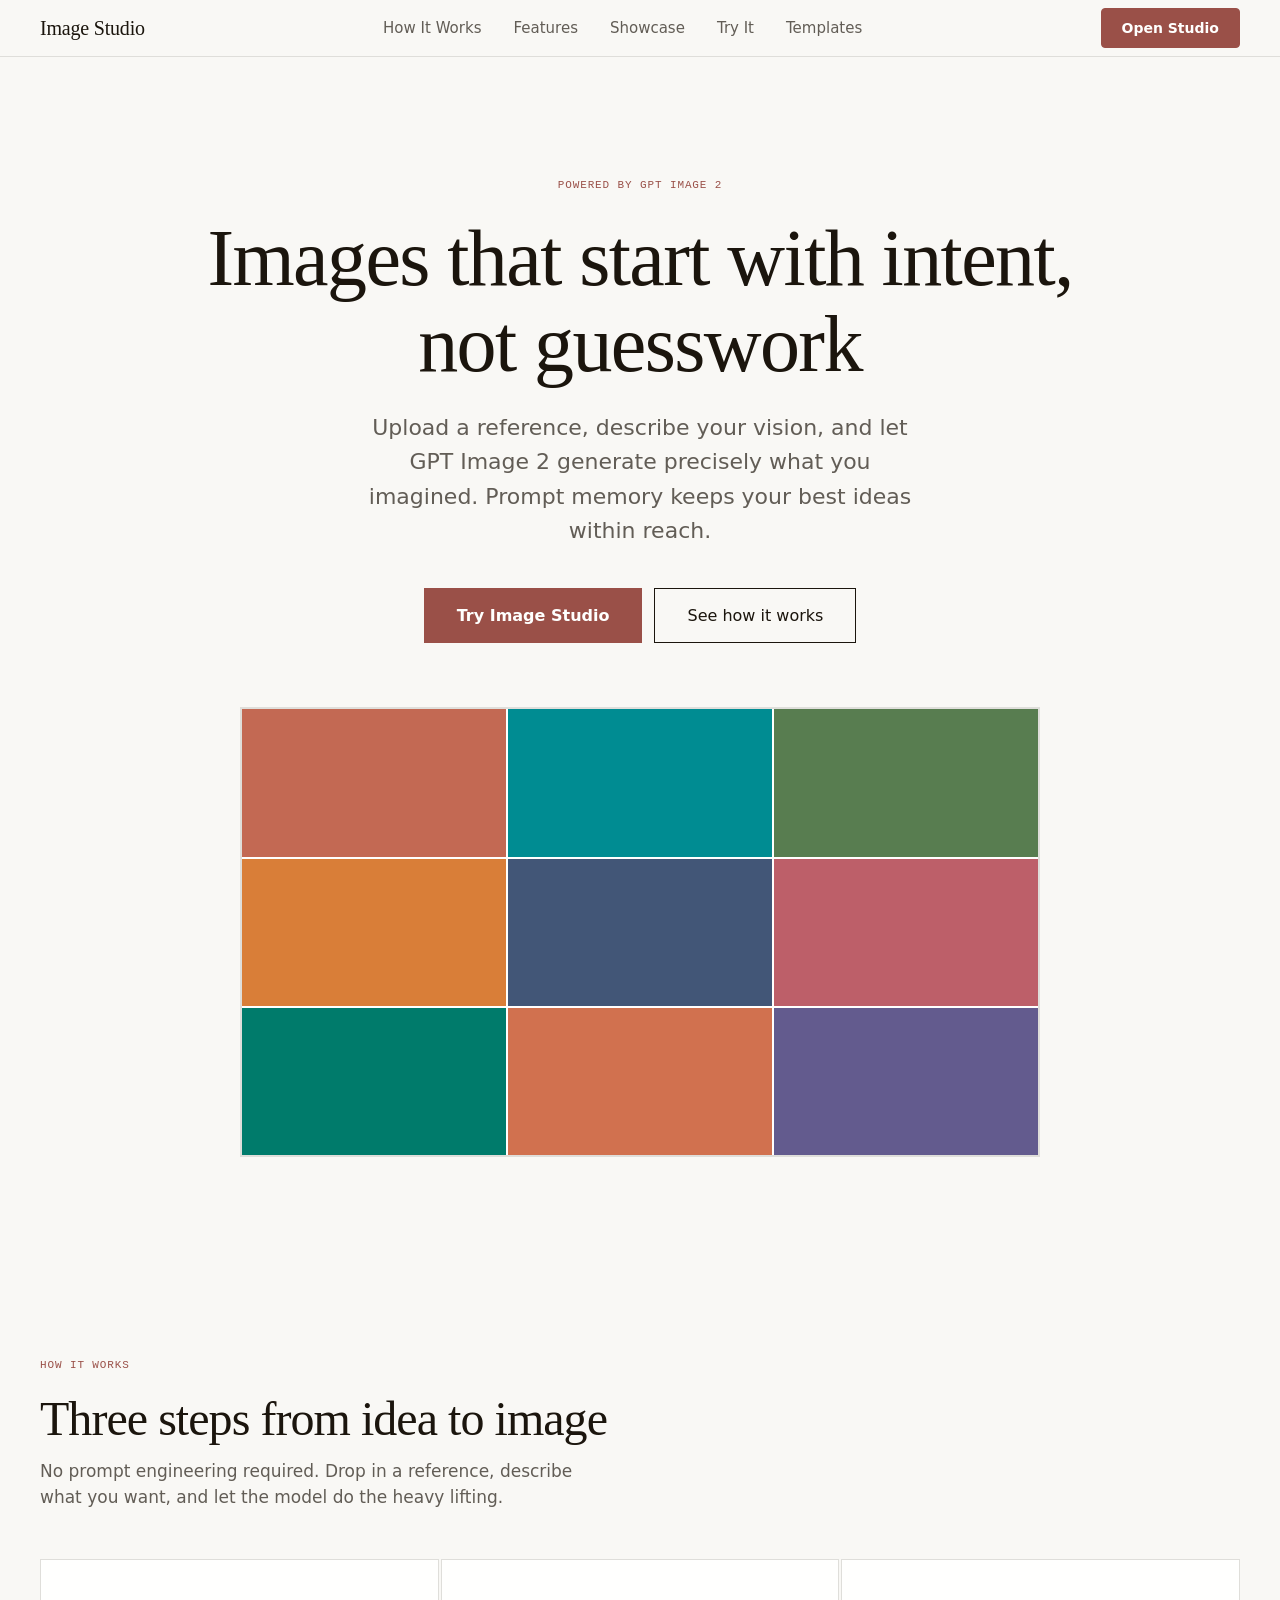
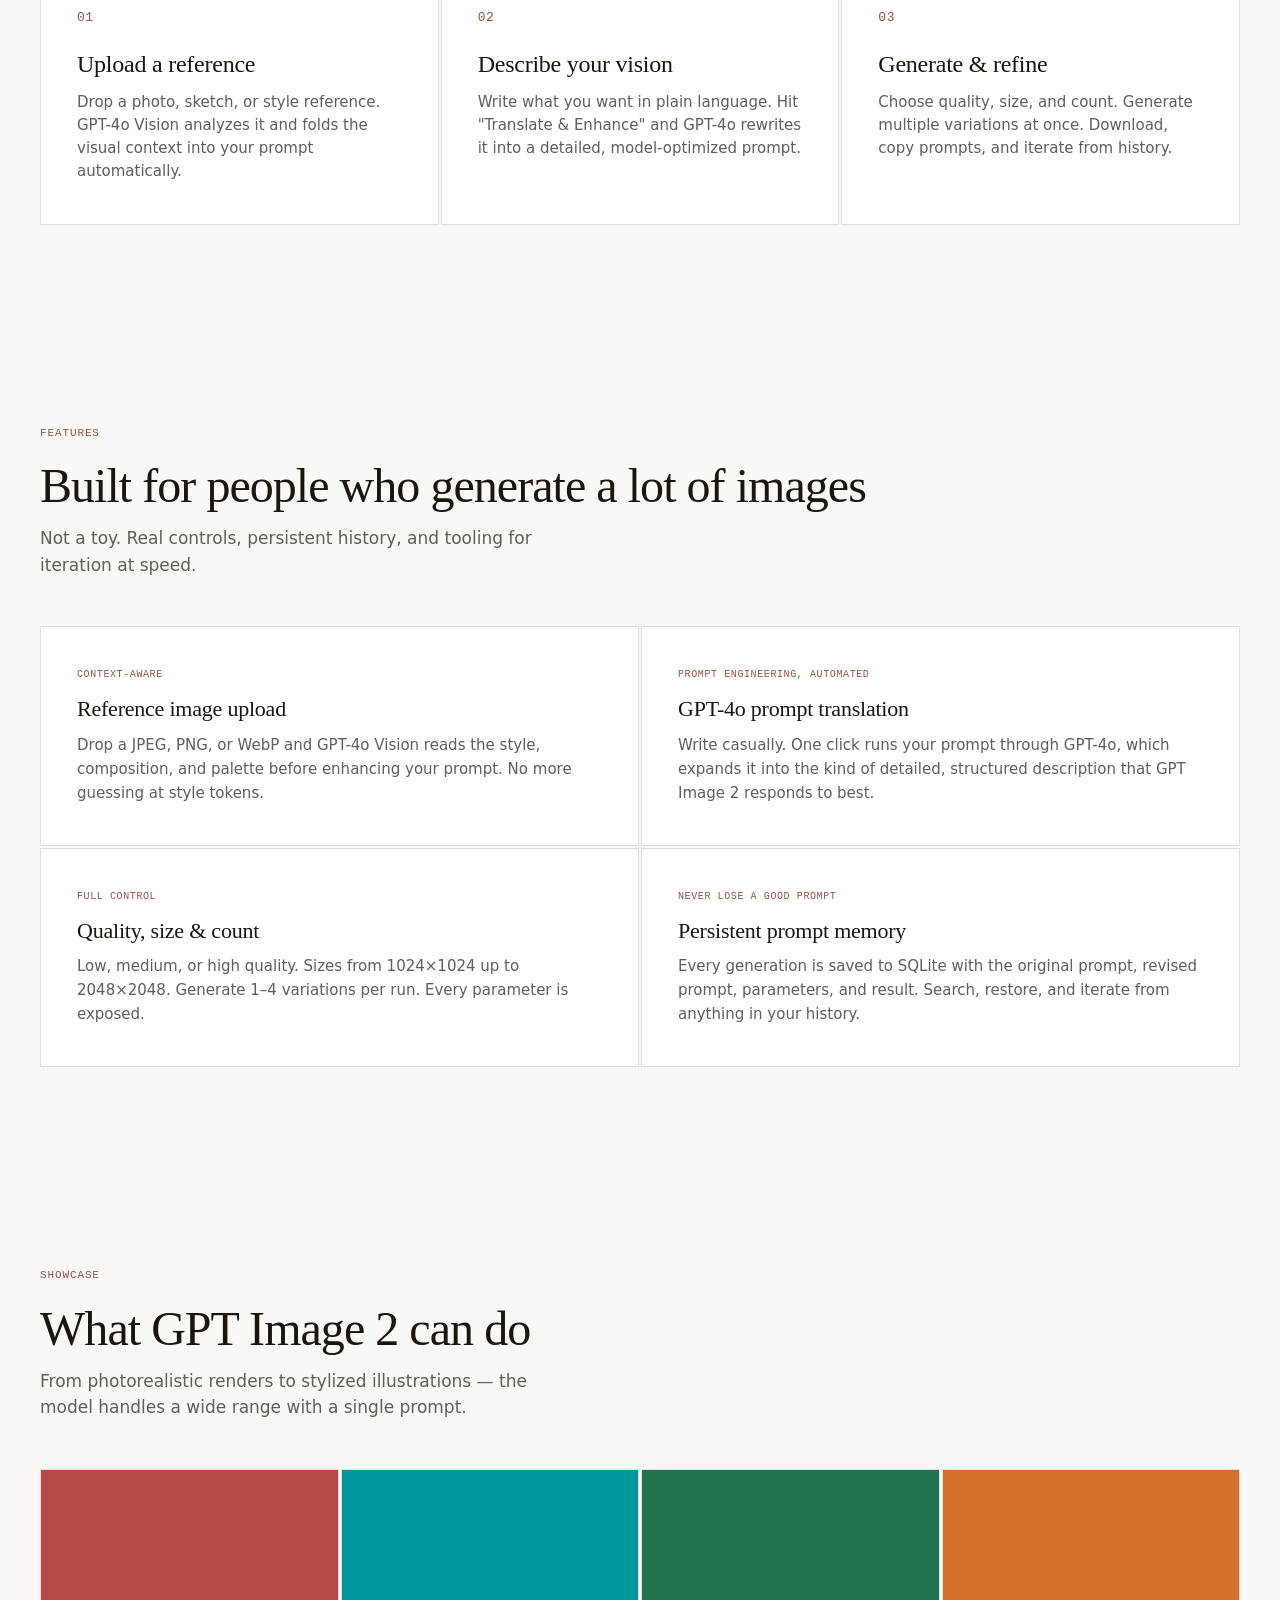
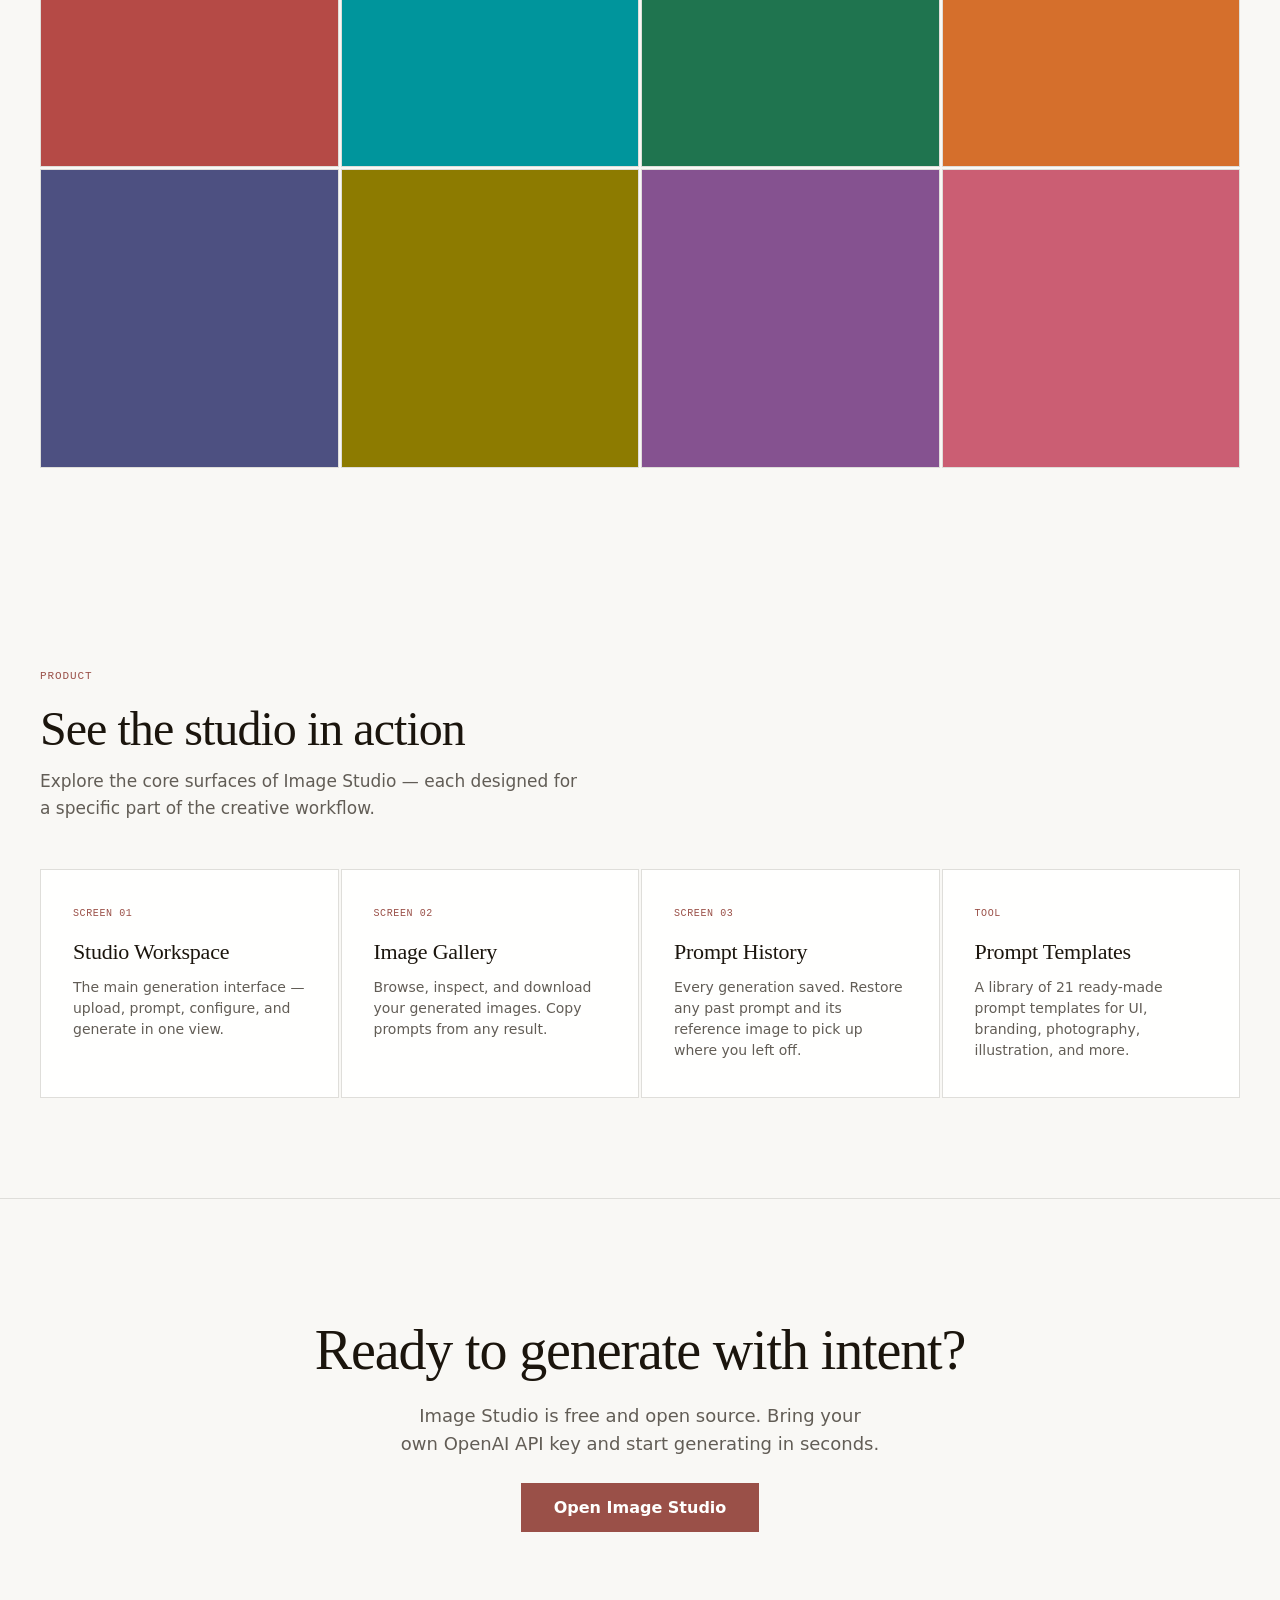
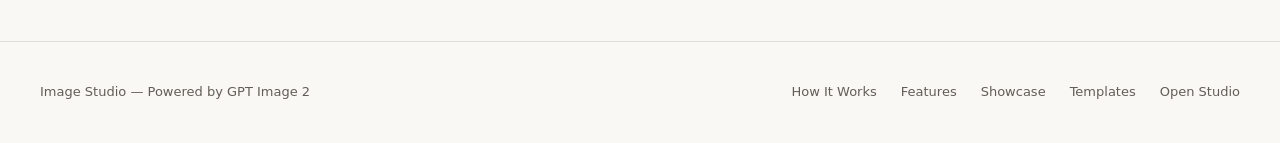
==== templates/index.html @ 8d5e6b98 "Initial commit: Image Studio v2 - Flask app with GPT Image 2 generation + prompt enhancement - 5-pag" ====
<!doctype html>
<html lang="en">
<head>
<meta charset="utf-8" />
<meta name="viewport" content="width=device-width, initial-scale=1" />
<title>Image Studio — AI Image Generation Powered by GPT Image 2</title>
<style>
:root {
  --bg:      oklch(98% 0.004 95);
  --surface: oklch(100% 0.002 95);
  --fg:      oklch(20% 0.018 70);
  --muted:   oklch(48% 0.012 70);
  --border:  oklch(90% 0.006 95);
  --accent:  oklch(52% 0.10 28);

  --font-display: 'Iowan Old Style', 'Charter', Georgia, serif;
  --font-body:    -apple-system, BlinkMacSystemFont, 'Segoe UI', system-ui, sans-serif;
  --font-mono:    ui-monospace, 'SF Mono', Menlo, monospace;

  --max-width: 1200px;
  --ease: 0.25s cubic-bezier(0.22, 0.61, 0.36, 1);
}

* { box-sizing: border-box; margin: 0; padding: 0; }

body {
  background: var(--bg);
  color: var(--fg);
  font: 17px/1.6 var(--font-body);
  -webkit-font-smoothing: antialiased;
}

/* ── Nav ──────────────────────────────────────────────── */
.nav {
  position: sticky;
  top: 0;
  z-index: 10;
  background: var(--bg);
  border-bottom: 1px solid var(--border);
  padding: 0 32px;
}
.nav-inner {
  max-width: var(--max-width);
  margin: 0 auto;
  display: flex;
  align-items: center;
  justify-content: space-between;
  height: 56px;
}
.nav-wordmark {
  font-family: var(--font-display);
  font-size: 20px;
  font-weight: 500;
  letter-spacing: -0.01em;
  text-decoration: none;
  color: var(--fg);
}
.nav-links {
  display: flex;
  gap: 32px;
  align-items: center;
  list-style: none;
}
.nav-links a {
  font-size: 15px;
  color: var(--muted);
  text-decoration: none;
  transition: color var(--ease);
}
.nav-links a:hover { color: var(--fg); }
.nav-cta {
  font-family: var(--font-body);
  font-size: 14px;
  font-weight: 590;
  padding: 8px 20px;
  border: 1.5px solid var(--accent);
  border-radius: 4px;
  background: var(--accent);
  color: var(--surface);
  cursor: pointer;
  text-decoration: none;
  transition: opacity var(--ease);
  white-space: nowrap;
}
.nav-cta:hover { opacity: 0.88; }

/* ── Sections ─────────────────────────────────────────── */
.section {
  padding: 100px 32px;
}
.section-inner {
  max-width: var(--max-width);
  margin: 0 auto;
}
.section-label {
  font-family: var(--font-mono);
  font-size: 11px;
  text-transform: uppercase;
  letter-spacing: 0.08em;
  color: var(--accent);
  margin-bottom: 16px;
}

/* ── Hero ─────────────────────────────────────────────── */
.hero {
  padding: 120px 32px 100px;
  text-align: center;
}
.hero-tag {
  font-family: var(--font-mono);
  font-size: 11px;
  text-transform: uppercase;
  letter-spacing: 0.08em;
  color: var(--accent);
  margin-bottom: 20px;
}
.hero h1 {
  font-family: var(--font-display);
  font-size: clamp(48px, 7vw, 80px);
  font-weight: 500;
  line-height: 1.08;
  letter-spacing: -0.02em;
  max-width: 900px;
  margin: 0 auto 24px;
}
.hero-sub {
  font-size: clamp(18px, 2.2vw, 22px);
  color: var(--muted);
  max-width: 560px;
  margin: 0 auto 40px;
  line-height: 1.55;
}
.hero-actions {
  display: flex;
  gap: 12px;
  justify-content: center;
  flex-wrap: wrap;
}
.btn-primary {
  font-family: var(--font-body);
  font-size: 16px;
  font-weight: 590;
  padding: 14px 32px;
  border: 1.5px solid var(--accent);
  background: var(--accent);
  color: var(--surface);
  cursor: pointer;
  text-decoration: none;
  transition: opacity var(--ease);
}
.btn-primary:hover { opacity: 0.88; }
.btn-outline {
  font-family: var(--font-body);
  font-size: 16px;
  font-weight: 500;
  padding: 14px 32px;
  border: 1.5px solid var(--fg);
  background: transparent;
  color: var(--fg);
  cursor: pointer;
  text-decoration: none;
  transition: background var(--ease);
}
.btn-outline:hover { background: var(--fg); color: var(--bg); }

.hero-visual {
  margin-top: 64px;
  max-width: 800px;
  margin-left: auto;
  margin-right: auto;
  border: 2px solid var(--border);
  aspect-ratio: 16 / 9;
  display: flex;
  align-items: center;
  justify-content: center;
  color: var(--muted);
  font-family: var(--font-mono);
  font-size: 14px;
  background: var(--surface);
  position: relative;
  overflow: hidden;
}
.hero-visual-grid {
  display: grid;
  grid-template-columns: repeat(3, 1fr);
  gap: 2px;
  width: 100%;
  height: 100%;
}
.hero-visual-grid .cell {
  background: var(--border);
  transition: background 0.4s ease;
}
.hero-visual-grid .cell:nth-child(1) { background: oklch(62% 0.12 35); }
.hero-visual-grid .cell:nth-child(2) { background: oklch(58% 0.10 200); }
.hero-visual-grid .cell:nth-child(3) { background: oklch(55% 0.08 140); }
.hero-visual-grid .cell:nth-child(4) { background: oklch(68% 0.14 55); }
.hero-visual-grid .cell:nth-child(5) { background: oklch(45% 0.06 260); }
.hero-visual-grid .cell:nth-child(6) { background: oklch(60% 0.12 15); }
.hero-visual-grid .cell:nth-child(7) { background: oklch(52% 0.10 180); }
.hero-visual-grid .cell:nth-child(8) { background: oklch(65% 0.13 40); }
.hero-visual-grid .cell:nth-child(9) { background: oklch(50% 0.08 290); }

/* ── How It Works ─────────────────────────────────────── */
.steps {
  display: grid;
  grid-template-columns: repeat(3, 1fr);
  gap: 2px;
  margin-top: 48px;
}
.step {
  background: var(--surface);
  padding: 48px 36px 40px;
  border: 1px solid var(--border);
}
.step-num {
  font-family: var(--font-mono);
  font-size: 13px;
  color: var(--accent);
  margin-bottom: 20px;
  letter-spacing: 0.04em;
}
.step h3 {
  font-family: var(--font-display);
  font-size: 24px;
  font-weight: 500;
  margin-bottom: 12px;
  line-height: 1.25;
  letter-spacing: -0.01em;
}
.step p {
  font-size: 15px;
  color: var(--muted);
  line-height: 1.55;
}

/* ── Features ─────────────────────────────────────────── */
.features-grid {
  display: grid;
  grid-template-columns: repeat(2, 1fr);
  gap: 2px;
  margin-top: 48px;
}
.feature {
  background: var(--surface);
  padding: 40px 36px;
  border: 1px solid var(--border);
}
.feature-kicker {
  font-family: var(--font-mono);
  font-size: 10px;
  text-transform: uppercase;
  letter-spacing: 0.06em;
  color: var(--accent);
  margin-bottom: 12px;
}
.feature h3 {
  font-family: var(--font-display);
  font-size: 22px;
  font-weight: 500;
  margin-bottom: 10px;
  line-height: 1.25;
  letter-spacing: -0.01em;
}
.feature p {
  font-size: 15px;
  color: var(--muted);
  line-height: 1.6;
}

/* ── Showcase ─────────────────────────────────────────── */
.showcase-grid {
  display: grid;
  grid-template-columns: repeat(4, 1fr);
  gap: 2px;
  margin-top: 48px;
}
.showcase-item {
  aspect-ratio: 1;
  border: 1px solid var(--border);
  overflow: hidden;
}
.showcase-item .swatch {
  width: 100%;
  height: 100%;
}

/* ── CTA Footer ───────────────────────────────────────── */
.cta-section {
  padding: 120px 32px;
  text-align: center;
  border-top: 1px solid var(--border);
}
.cta-section h2 {
  font-family: var(--font-display);
  font-size: clamp(36px, 5vw, 56px);
  font-weight: 500;
  line-height: 1.12;
  letter-spacing: -0.02em;
  max-width: 700px;
  margin: 0 auto 20px;
}
.cta-section p {
  font-size: 18px;
  color: var(--muted);
  max-width: 480px;
  margin: 0 auto 36px;
  line-height: 1.55;
}

/* ── Footer ───────────────────────────────────────────── */
.footer {
  border-top: 1px solid var(--border);
  padding: 40px 32px;
}
.footer-inner {
  max-width: var(--max-width);
  margin: 0 auto;
  display: flex;
  justify-content: space-between;
  align-items: center;
  font-size: 13px;
  color: var(--muted);
}
.footer-links {
  display: flex;
  gap: 24px;
  list-style: none;
}
.footer-links a {
  color: var(--muted);
  text-decoration: none;
  transition: color var(--ease);
}
.footer-links a:hover { color: var(--fg); }

/* ── Section Headers ──────────────────────────────────── */
.section-header {
  margin-bottom: 8px;
}
.section-header h2 {
  font-family: var(--font-display);
  font-size: clamp(32px, 4.5vw, 48px);
  font-weight: 500;
  line-height: 1.15;
  letter-spacing: -0.02em;
  margin-bottom: 12px;
}
.section-header p {
  font-size: 17px;
  color: var(--muted);
  max-width: 540px;
  line-height: 1.55;
}

/* ── App Screen Links ─────────────────────────────────── */
.app-links {
  display: grid;
  grid-template-columns: repeat(4, 1fr);
  gap: 2px;
  margin-top: 48px;
}
.app-link {
  background: var(--surface);
  border: 1px solid var(--border);
  padding: 36px 32px;
  text-decoration: none;
  color: var(--fg);
  transition: border-color var(--ease);
}
.app-link:hover { border-color: var(--accent); }
.app-link .app-kicker {
  font-family: var(--font-mono);
  font-size: 10px;
  text-transform: uppercase;
  letter-spacing: 0.06em;
  color: var(--accent);
  margin-bottom: 12px;
}
.app-link h3 {
  font-family: var(--font-display);
  font-size: 22px;
  font-weight: 500;
  margin-bottom: 8px;
  letter-spacing: -0.01em;
}
.app-link p {
  font-size: 14px;
  color: var(--muted);
  line-height: 1.5;
}

/* ── Responsive ───────────────────────────────────────── */
@media (max-width: 860px) {
  .steps { grid-template-columns: 1fr; }
  .features-grid { grid-template-columns: 1fr; }
  .showcase-grid { grid-template-columns: repeat(2, 1fr); }
  .app-links { grid-template-columns: repeat(2, 1fr); }
  .nav-links { display: none; }
  .section { padding: 64px 20px; }
  .hero { padding: 80px 20px 64px; }
  .cta-section { padding: 80px 20px; }
  .footer-inner { flex-direction: column; gap: 16px; text-align: center; }
  .footer-links { flex-wrap: wrap; justify-content: center; }
}
@media (max-width: 480px) {
  .showcase-grid { grid-template-columns: 1fr 1fr; }
  .hero h1 { font-size: 36px; }
  .hero-visual { aspect-ratio: 4/3; }
  .nav { padding: 0 16px; }
  .step { padding: 32px 24px; }
  .feature { padding: 28px 24px; }
}
</style>
</head>
<body>

<nav class="nav">
  <div class="nav-inner">
    <a href="/" class="nav-wordmark">Image Studio</a>
    <ul class="nav-links">
      <li><a href="#how-it-works">How It Works</a></li>
      <li><a href="#features">Features</a></li>
      <li><a href="#showcase">Showcase</a></li>
      <li><a href="#app">Try It</a></li>
      <li><a href="/templates">Templates</a></li>
    </ul>
    <a href="/studio" class="nav-cta">Open Studio</a>
  </div>
</nav>

<section class="hero">
  <div class="hero-tag">Powered by GPT Image 2</div>
  <h1>Images that start with intent, not guesswork</h1>
  <p class="hero-sub">Upload a reference, describe your vision, and let GPT Image 2 generate precisely what you imagined. Prompt memory keeps your best ideas within reach.</p>
  <div class="hero-actions">
    <a href="/studio" class="btn-primary">Try Image Studio</a>
    <a href="#how-it-works" class="btn-outline">See how it works</a>
  </div>
  <div class="hero-visual">
    <div class="hero-visual-grid">
      <div class="cell"></div><div class="cell"></div><div class="cell"></div>
      <div class="cell"></div><div class="cell"></div><div class="cell"></div>
      <div class="cell"></div><div class="cell"></div><div class="cell"></div>
    </div>
  </div>
</section>

<section class="section" id="how-it-works">
  <div class="section-inner">
    <div class="section-header">
      <div class="section-label">How It Works</div>
      <h2>Three steps from idea to image</h2>
      <p>No prompt engineering required. Drop in a reference, describe what you want, and let the model do the heavy lifting.</p>
    </div>
    <div class="steps">
      <div class="step">
        <div class="step-num">01</div>
        <h3>Upload a reference</h3>
        <p>Drop a photo, sketch, or style reference. GPT-4o Vision analyzes it and folds the visual context into your prompt automatically.</p>
      </div>
      <div class="step">
        <div class="step-num">02</div>
        <h3>Describe your vision</h3>
        <p>Write what you want in plain language. Hit "Translate &amp; Enhance" and GPT-4o rewrites it into a detailed, model-optimized prompt.</p>
      </div>
      <div class="step">
        <div class="step-num">03</div>
        <h3>Generate &amp; refine</h3>
        <p>Choose quality, size, and count. Generate multiple variations at once. Download, copy prompts, and iterate from history.</p>
      </div>
    </div>
  </div>
</section>

<section class="section" id="features">
  <div class="section-inner">
    <div class="section-header">
      <div class="section-label">Features</div>
      <h2>Built for people who generate a lot of images</h2>
      <p>Not a toy. Real controls, persistent history, and tooling for iteration at speed.</p>
    </div>
    <div class="features-grid">
      <div class="feature">
        <div class="feature-kicker">Context-aware</div>
        <h3>Reference image upload</h3>
        <p>Drop a JPEG, PNG, or WebP and GPT-4o Vision reads the style, composition, and palette before enhancing your prompt. No more guessing at style tokens.</p>
      </div>
      <div class="feature">
        <div class="feature-kicker">Prompt engineering, automated</div>
        <h3>GPT-4o prompt translation</h3>
        <p>Write casually. One click runs your prompt through GPT-4o, which expands it into the kind of detailed, structured description that GPT Image 2 responds to best.</p>
      </div>
      <div class="feature">
        <div class="feature-kicker">Full control</div>
        <h3>Quality, size &amp; count</h3>
        <p>Low, medium, or high quality. Sizes from 1024&times;1024 up to 2048&times;2048. Generate 1&ndash;4 variations per run. Every parameter is exposed.</p>
      </div>
      <div class="feature">
        <div class="feature-kicker">Never lose a good prompt</div>
        <h3>Persistent prompt memory</h3>
        <p>Every generation is saved to SQLite with the original prompt, revised prompt, parameters, and result. Search, restore, and iterate from anything in your history.</p>
      </div>
    </div>
  </div>
</section>

<section class="section" id="showcase">
  <div class="section-inner">
    <div class="section-header">
      <div class="section-label">Showcase</div>
      <h2>What GPT Image 2 can do</h2>
      <p>From photorealistic renders to stylized illustrations &mdash; the model handles a wide range with a single prompt.</p>
    </div>
    <div class="showcase-grid">
      <div class="showcase-item"><div class="swatch" style="background:oklch(55% 0.14 25)"></div></div>
      <div class="showcase-item"><div class="swatch" style="background:oklch(60% 0.12 200)"></div></div>
      <div class="showcase-item"><div class="swatch" style="background:oklch(50% 0.10 160)"></div></div>
      <div class="showcase-item"><div class="swatch" style="background:oklch(65% 0.15 50)"></div></div>
      <div class="showcase-item"><div class="swatch" style="background:oklch(45% 0.08 280)"></div></div>
      <div class="showcase-item"><div class="swatch" style="background:oklch(58% 0.13 100)"></div></div>
      <div class="showcase-item"><div class="swatch" style="background:oklch(52% 0.11 320)"></div></div>
      <div class="showcase-item"><div class="swatch" style="background:oklch(62% 0.14 10)"></div></div>
    </div>
  </div>
</section>

<section class="section" id="app">
  <div class="section-inner">
    <div class="section-header">
      <div class="section-label">Product</div>
      <h2>See the studio in action</h2>
      <p>Explore the core surfaces of Image Studio &mdash; each designed for a specific part of the creative workflow.</p>
    </div>
    <div class="app-links">
      <a href="/studio" class="app-link">
        <div class="app-kicker">Screen 01</div>
        <h3>Studio Workspace</h3>
        <p>The main generation interface &mdash; upload, prompt, configure, and generate in one view.</p>
      </a>
      <a href="/gallery" class="app-link">
        <div class="app-kicker">Screen 02</div>
        <h3>Image Gallery</h3>
        <p>Browse, inspect, and download your generated images. Copy prompts from any result.</p>
      </a>
      <a href="/history-view" class="app-link">
        <div class="app-kicker">Screen 03</div>
        <h3>Prompt History</h3>
        <p>Every generation saved. Restore any past prompt and its reference image to pick up where you left off.</p>
      </a>
      <a href="/templates" class="app-link">
        <div class="app-kicker">Tool</div>
        <h3>Prompt Templates</h3>
        <p>A library of 21 ready-made prompt templates for UI, branding, photography, illustration, and more.</p>
      </a>
    </div>
  </div>
</section>

<section class="cta-section">
  <h2>Ready to generate with intent?</h2>
  <p>Image Studio is free and open source. Bring your own OpenAI API key and start generating in seconds.</p>
  <a href="/studio" class="btn-primary">Open Image Studio</a>
</section>

<footer class="footer">
  <div class="footer-inner">
    <span>Image Studio &mdash; Powered by GPT Image 2</span>
    <ul class="footer-links">
      <li><a href="#how-it-works">How It Works</a></li>
      <li><a href="#features">Features</a></li>
      <li><a href="#showcase">Showcase</a></li>
      <li><a href="/templates">Templates</a></li>
      <li><a href="/studio">Open Studio</a></li>
    </ul>
  </div>
</footer>

</body>
</html>
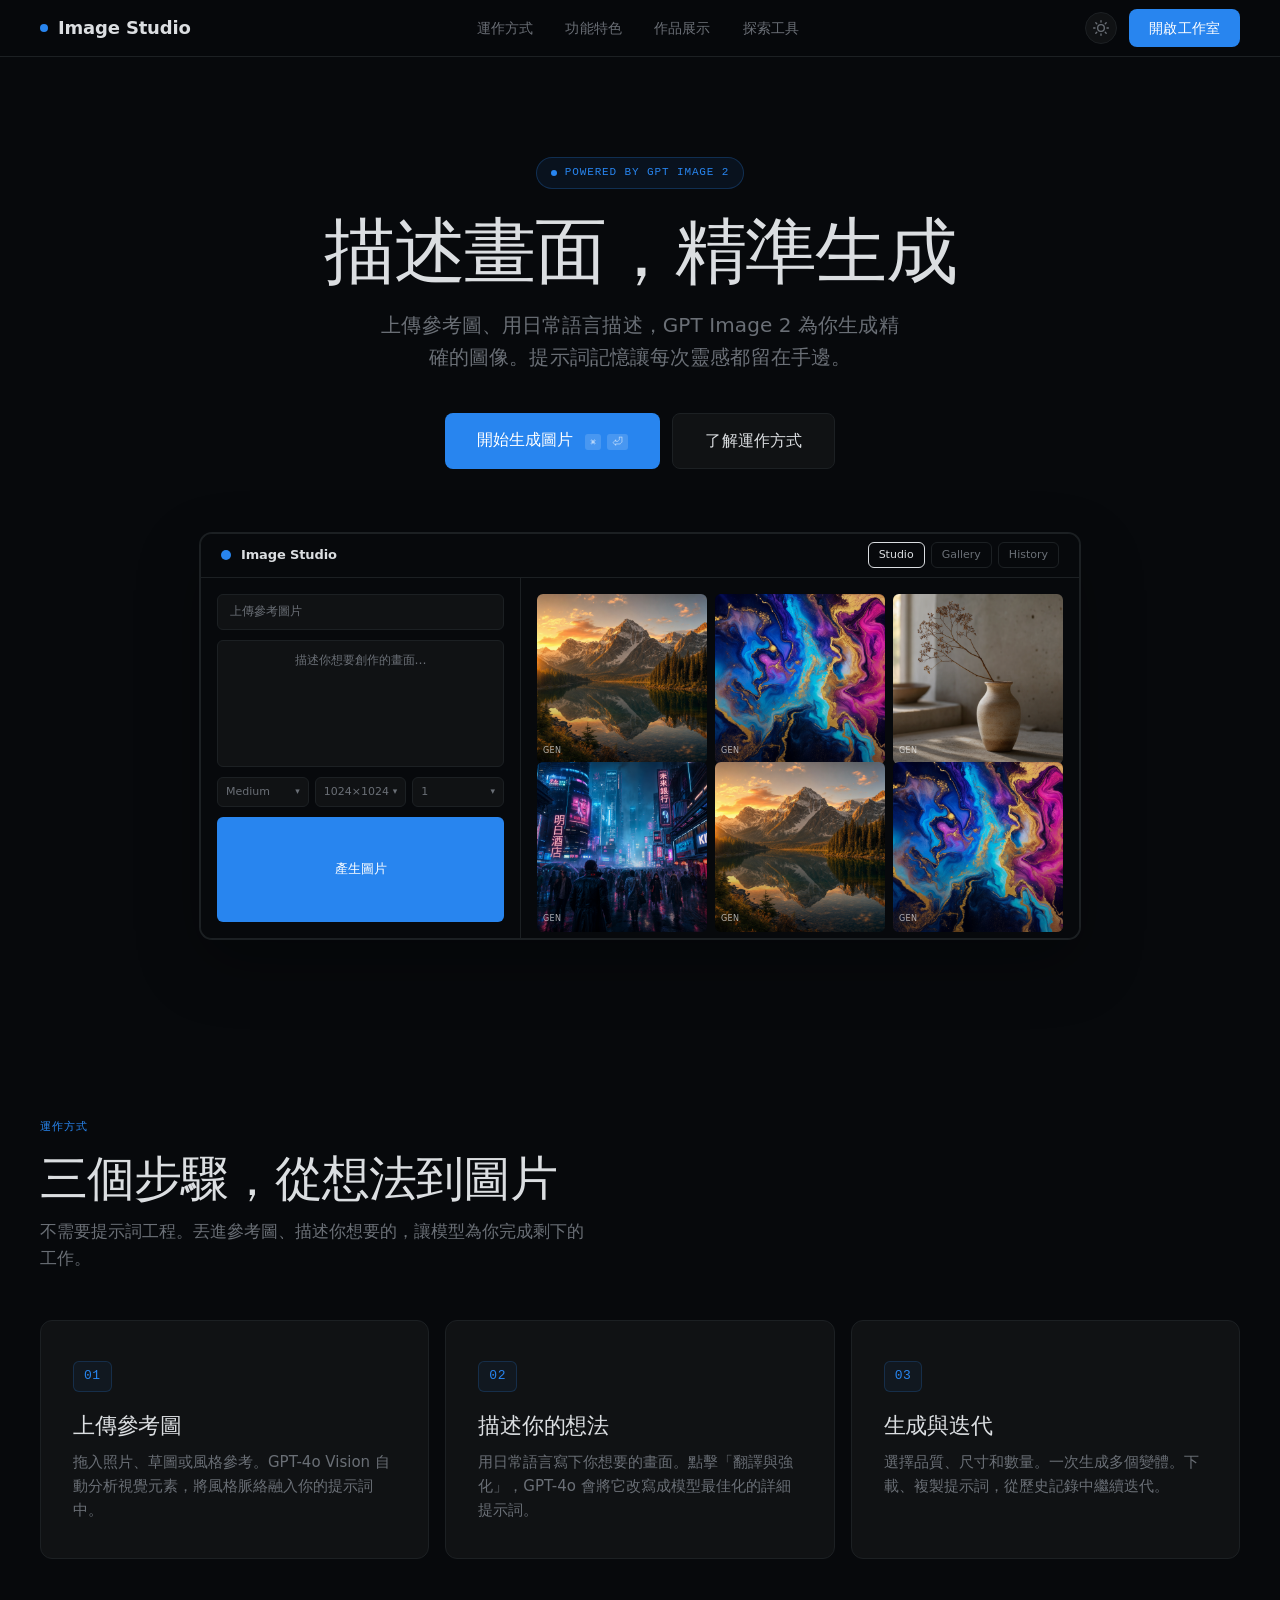
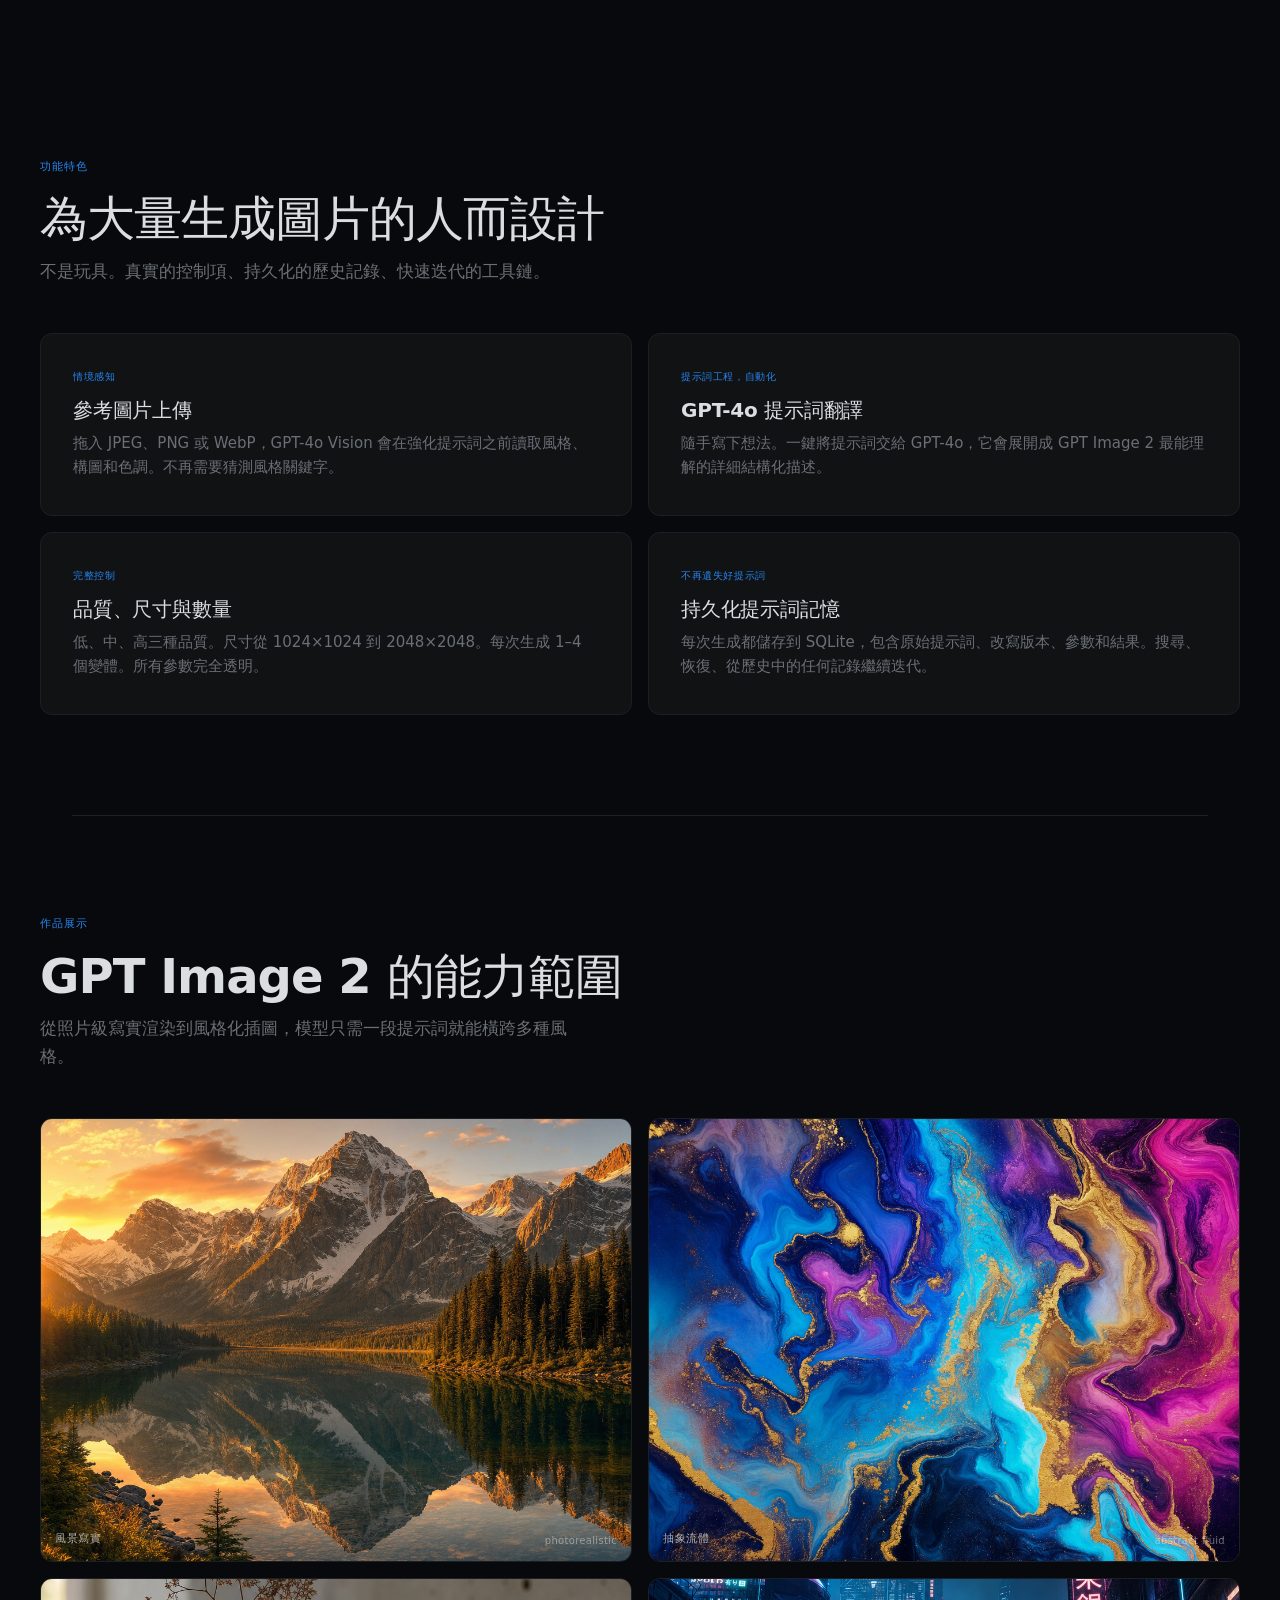
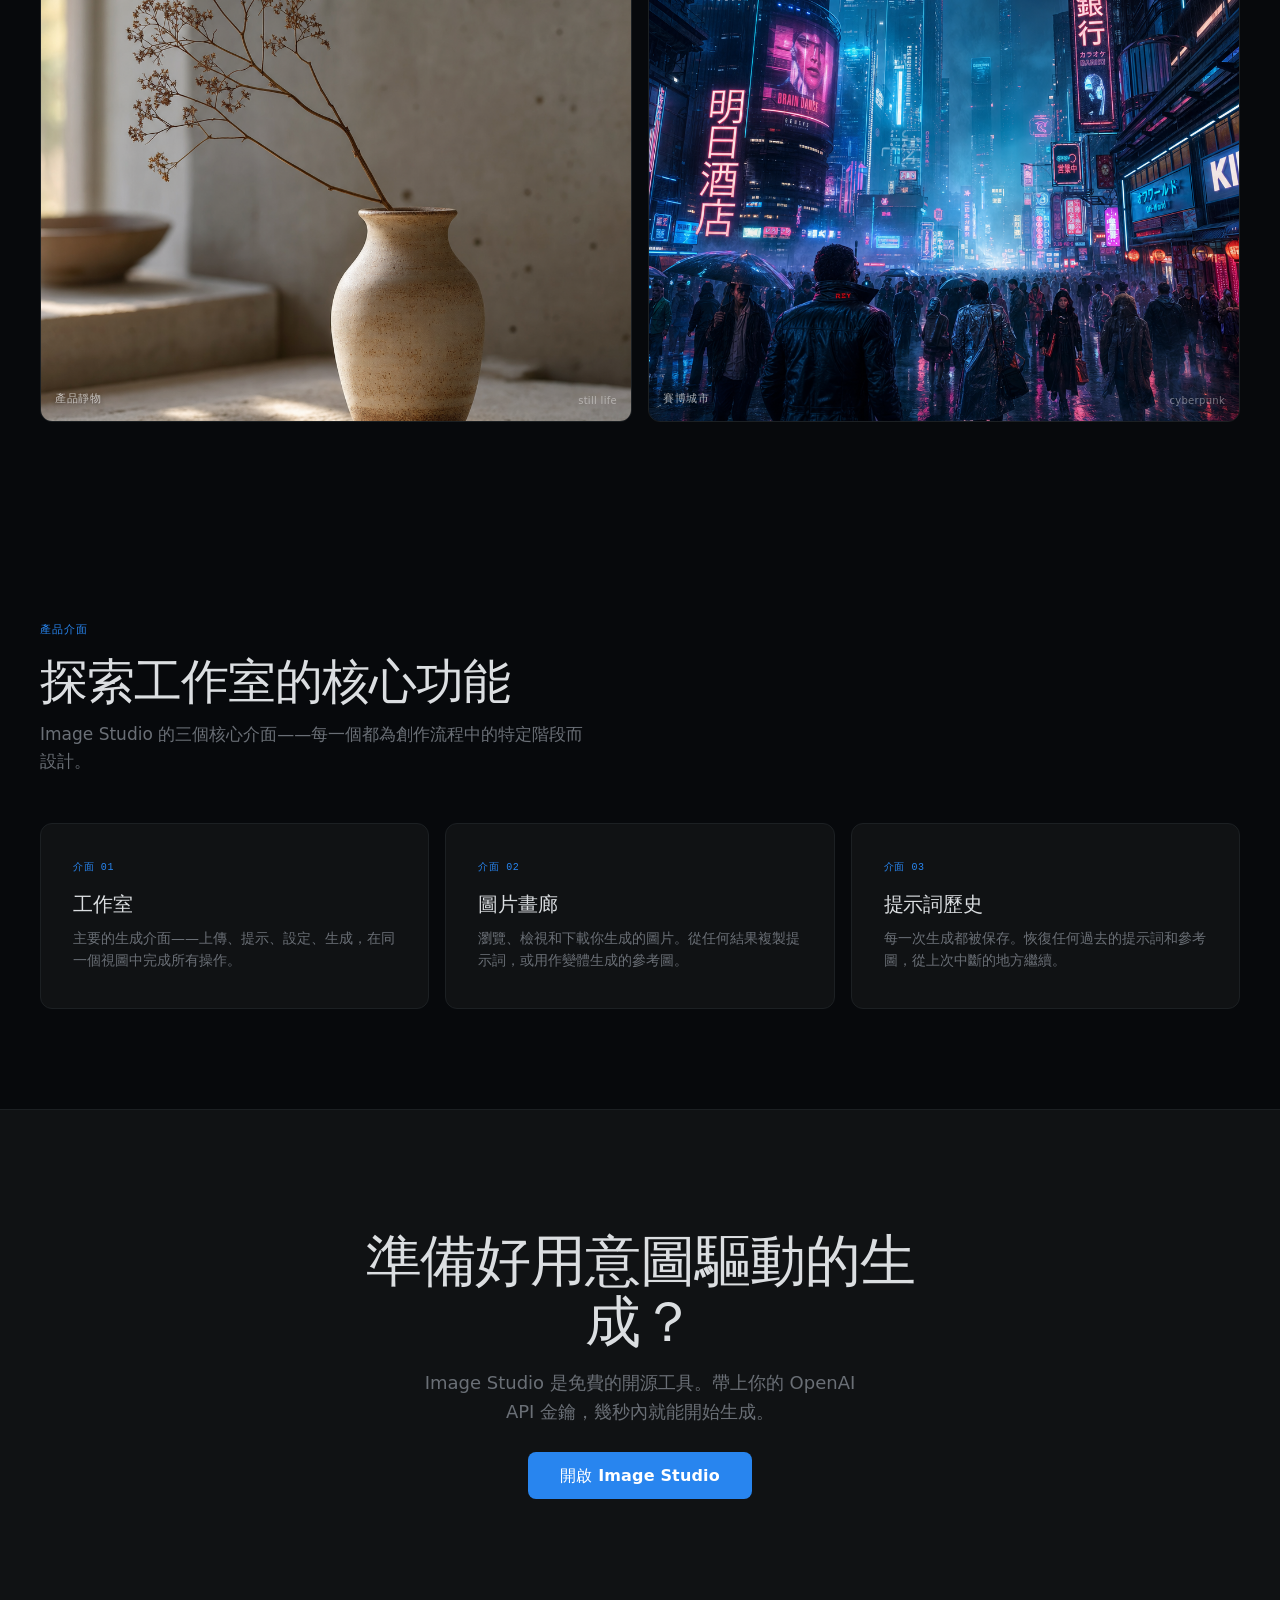
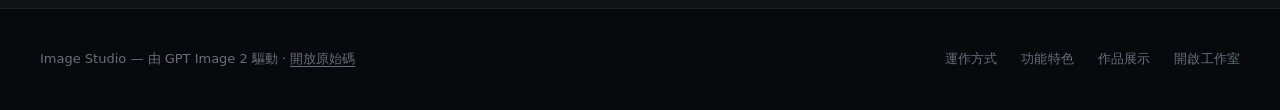
==== commit 15b1085e: "feat: new landing page design — Modern Minimal dark theme, Linear/Vercel style" ====
--- a/templates/index.html
+++ b/templates/index.html
@@ -1,24 +1,41 @@
+
 <!doctype html>
-<html lang="en">
+<html lang="zh-TW" data-theme="dark">
 <head>
 <meta charset="utf-8" />
 <meta name="viewport" content="width=device-width, initial-scale=1" />
-<title>Image Studio — AI Image Generation Powered by GPT Image 2</title>
+<title>Image Studio — GPT Image 2 驅動的 AI 圖像生成工具</title>
 <style>
+/* ═══════════════════════════════════════════════════════════
+   Modern Minimal — Linear / Vercel 風格
+   統一全站設計語言：暗色預設 + 電藍 accent + system fonts
+   ═══════════════════════════════════════════════════════════ */
+
 :root {
-  --bg:      oklch(98% 0.004 95);
-  --surface: oklch(100% 0.002 95);
-  --fg:      oklch(20% 0.018 70);
-  --muted:   oklch(48% 0.012 70);
-  --border:  oklch(90% 0.006 95);
-  --accent:  oklch(52% 0.10 28);
-
-  --font-display: 'Iowan Old Style', 'Charter', Georgia, serif;
-  --font-body:    -apple-system, BlinkMacSystemFont, 'Segoe UI', system-ui, sans-serif;
-  --font-mono:    ui-monospace, 'SF Mono', Menlo, monospace;
-
+  --bg:      oklch(14% 0.008 250);
+  --surface: oklch(18% 0.006 250);
+  --fg:      oklch(90% 0.005 250);
+  --muted:   oklch(54% 0.012 250);
+  --border:  oklch(24% 0.008 250);
+  --accent:  oklch(62% 0.18 255);
+
+  --font-display: -apple-system, BlinkMacSystemFont, 'SF Pro Display', system-ui, sans-serif;
+  --font-body:    -apple-system, BlinkMacSystemFont, 'SF Pro Text', system-ui, sans-serif;
+  --font-mono:    ui-monospace, 'SF Mono', 'JetBrains Mono', Menlo, monospace;
+
+  --radius-sm: 6px;
+  --radius: 8px;
+  --radius-lg: 12px;
   --max-width: 1200px;
   --ease: 0.25s cubic-bezier(0.22, 0.61, 0.36, 1);
+}
+
+[data-theme="light"] {
+  --bg:      oklch(99% 0.002 240);
+  --surface: oklch(100% 0 0);
+  --fg:      oklch(18% 0.012 250);
+  --muted:   oklch(54% 0.012 250);
+  --border:  oklch(92% 0.005 250);
 }
 
 * { box-sizing: border-box; margin: 0; padding: 0; }
@@ -26,8 +43,10 @@
 body {
   background: var(--bg);
   color: var(--fg);
-  font: 17px/1.6 var(--font-body);
+  font: 16px/1.6 var(--font-body);
   -webkit-font-smoothing: antialiased;
+  -moz-osx-font-smoothing: grayscale;
+  transition: background var(--ease), color var(--ease);
 }
 
 /* ── Nav ──────────────────────────────────────────────── */
@@ -35,7 +54,9 @@
   position: sticky;
   top: 0;
   z-index: 10;
-  background: var(--bg);
+  background: oklch(from var(--bg) l c h / 0.88);
+  backdrop-filter: blur(16px);
+  -webkit-backdrop-filter: blur(16px);
   border-bottom: 1px solid var(--border);
   padding: 0 32px;
 }
@@ -49,11 +70,19 @@
 }
 .nav-wordmark {
   font-family: var(--font-display);
-  font-size: 20px;
-  font-weight: 500;
+  font-size: 18px;
+  font-weight: 590;
   letter-spacing: -0.01em;
   text-decoration: none;
   color: var(--fg);
+  display: flex;
+  align-items: center;
+  gap: 10px;
+}
+.nav-wordmark .dot {
+  width: 8px; height: 8px;
+  border-radius: 50%;
+  background: var(--accent);
 }
 .nav-links {
   display: flex;
@@ -62,27 +91,101 @@
   list-style: none;
 }
 .nav-links a {
+  font-size: 14px;
+  font-weight: 510;
+  color: var(--muted);
+  text-decoration: none;
+  letter-spacing: 0.01em;
+  transition: color var(--ease);
+}
+.nav-links a:hover { color: var(--fg); }
+
+.nav-actions {
+  display: flex;
+  align-items: center;
+  gap: 12px;
+}
+
+.theme-toggle {
+  width: 32px; height: 32px;
+  border-radius: 50%;
+  border: 1px solid var(--border);
+  background: var(--surface);
+  color: var(--muted);
+  cursor: pointer;
+  display: flex;
+  align-items: center;
+  justify-content: center;
   font-size: 15px;
-  color: var(--muted);
-  text-decoration: none;
-  transition: color var(--ease);
-}
-.nav-links a:hover { color: var(--fg); }
+  transition: border-color var(--ease), color var(--ease);
+}
+.theme-toggle:hover { border-color: var(--accent); color: var(--fg); }
+
 .nav-cta {
   font-family: var(--font-body);
   font-size: 14px;
   font-weight: 590;
   padding: 8px 20px;
-  border: 1.5px solid var(--accent);
-  border-radius: 4px;
+  border-radius: var(--radius);
   background: var(--accent);
-  color: var(--surface);
+  color: #fff;
   cursor: pointer;
   text-decoration: none;
+  letter-spacing: 0.01em;
   transition: opacity var(--ease);
   white-space: nowrap;
 }
 .nav-cta:hover { opacity: 0.88; }
+
+/* Mobile hamburger */
+.nav-mobile-toggle {
+  display: none;
+  width: 36px; height: 36px;
+  border: 1px solid var(--border);
+  border-radius: var(--radius-sm);
+  background: var(--surface);
+  color: var(--muted);
+  cursor: pointer;
+  align-items: center;
+  justify-content: center;
+  font-size: 18px;
+  transition: border-color var(--ease);
+}
+.nav-mobile-toggle:hover { border-color: var(--accent); }
+
+.mobile-menu {
+  display: none;
+  position: fixed;
+  inset: 56px 0 0 0;
+  background: var(--bg);
+  border-top: 1px solid var(--border);
+  z-index: 20;
+  padding: 24px 32px;
+  flex-direction: column;
+  gap: 4px;
+}
+.mobile-menu.open { display: flex; }
+.mobile-menu a {
+  font-size: 17px;
+  font-weight: 510;
+  color: var(--muted);
+  text-decoration: none;
+  padding: 12px 0;
+  border-bottom: 1px solid var(--border);
+  transition: color var(--ease);
+}
+.mobile-menu a:hover { color: var(--fg); }
+.mobile-menu .mobile-cta {
+  margin-top: 12px;
+  display: block;
+  text-align: center;
+  padding: 14px 24px;
+  border-radius: var(--radius);
+  background: var(--accent);
+  color: #fff;
+  font-weight: 590;
+  font-size: 15px;
+}
 
 /* ── Sections ─────────────────────────────────────────── */
 .section {
@@ -100,35 +203,70 @@
   color: var(--accent);
   margin-bottom: 16px;
 }
+.section-header {
+  margin-bottom: 8px;
+}
+.section-header h2 {
+  font-family: var(--font-display);
+  font-size: clamp(32px, 4.5vw, 48px);
+  font-weight: 590;
+  line-height: 1.12;
+  letter-spacing: -0.02em;
+  margin-bottom: 12px;
+}
+.section-header p {
+  font-size: 17px;
+  color: var(--muted);
+  max-width: 560px;
+  line-height: 1.6;
+}
 
 /* ── Hero ─────────────────────────────────────────────── */
 .hero {
-  padding: 120px 32px 100px;
+  padding: 100px 32px 80px;
   text-align: center;
 }
 .hero-tag {
+  display: inline-flex;
+  align-items: center;
+  gap: 8px;
   font-family: var(--font-mono);
   font-size: 11px;
   text-transform: uppercase;
   letter-spacing: 0.08em;
   color: var(--accent);
-  margin-bottom: 20px;
+  margin-bottom: 24px;
+  padding: 6px 14px;
+  border: 1px solid oklch(from var(--accent) l c h / 0.25);
+  border-radius: 100px;
+  background: oklch(from var(--accent) l c h / 0.08);
+}
+.hero-tag .pulse {
+  width: 6px; height: 6px;
+  border-radius: 50%;
+  background: var(--accent);
+  animation: pulse 2s ease-in-out infinite;
+}
+@keyframes pulse {
+  0%, 100% { opacity: 1; }
+  50% { opacity: 0.35; }
 }
 .hero h1 {
   font-family: var(--font-display);
-  font-size: clamp(48px, 7vw, 80px);
-  font-weight: 500;
-  line-height: 1.08;
-  letter-spacing: -0.02em;
-  max-width: 900px;
-  margin: 0 auto 24px;
+  font-size: clamp(44px, 7vw, 72px);
+  font-weight: 590;
+  line-height: 1.06;
+  letter-spacing: -0.025em;
+  max-width: 800px;
+  margin: 0 auto 20px;
 }
 .hero-sub {
-  font-size: clamp(18px, 2.2vw, 22px);
-  color: var(--muted);
-  max-width: 560px;
+  font-size: clamp(17px, 2vw, 20px);
+  color: var(--muted);
+  max-width: 520px;
   margin: 0 auto 40px;
-  line-height: 1.55;
+  line-height: 1.6;
+  letter-spacing: 0.005em;
 }
 .hero-actions {
   display: flex;
@@ -141,111 +279,266 @@
   font-size: 16px;
   font-weight: 590;
   padding: 14px 32px;
-  border: 1.5px solid var(--accent);
+  border-radius: var(--radius);
+  border: none;
   background: var(--accent);
-  color: var(--surface);
+  color: #fff;
   cursor: pointer;
   text-decoration: none;
-  transition: opacity var(--ease);
-}
-.btn-primary:hover { opacity: 0.88; }
+  letter-spacing: 0.01em;
+  transition: opacity var(--ease), transform var(--ease);
+}
+.btn-primary:hover { opacity: 0.88; transform: translateY(-1px); }
 .btn-outline {
   font-family: var(--font-body);
   font-size: 16px;
-  font-weight: 500;
+  font-weight: 510;
   padding: 14px 32px;
-  border: 1.5px solid var(--fg);
-  background: transparent;
+  border-radius: var(--radius);
+  border: 1px solid var(--border);
+  background: var(--surface);
   color: var(--fg);
   cursor: pointer;
   text-decoration: none;
-  transition: background var(--ease);
-}
-.btn-outline:hover { background: var(--fg); color: var(--bg); }
-
+  letter-spacing: 0.01em;
+  transition: border-color var(--ease), background var(--ease);
+}
+.btn-outline:hover { border-color: var(--fg); }
+
+.btn-primary kbd {
+  font-family: var(--font-mono);
+  font-size: 11px;
+  font-weight: 510;
+  padding: 2px 5px;
+  border-radius: 3px;
+  background: oklch(100% 0 0 / 0.15);
+  color: oklch(100% 0 0 / 0.7);
+  margin-left: 6px;
+  letter-spacing: 0;
+}
+
+/* ── Hero Visual — Studio mockup ──────────────────────── */
 .hero-visual {
   margin-top: 64px;
-  max-width: 800px;
+  max-width: 880px;
   margin-left: auto;
   margin-right: auto;
-  border: 2px solid var(--border);
-  aspect-ratio: 16 / 9;
+  background: var(--surface);
+  border: 1px solid var(--border);
+  border-radius: var(--radius-lg);
+  overflow: hidden;
+  box-shadow: 0 0 0 1px var(--border), 0 24px 64px oklch(0% 0 0 / 0.3);
+}
+[data-theme="light"] .hero-visual {
+  box-shadow: 0 0 0 1px var(--border), 0 16px 48px oklch(0% 0 0 / 0.08);
+}
+
+/* Mock topbar */
+.mock-topbar {
+  display: flex;
+  align-items: center;
+  justify-content: space-between;
+  padding: 0 20px;
+  height: 44px;
+  border-bottom: 1px solid var(--border);
+  background: var(--bg);
+}
+.mock-topbar-left {
+  display: flex;
+  align-items: center;
+  gap: 10px;
+}
+.mock-dot { width: 10px; height: 10px; border-radius: 50%; background: var(--accent); }
+.mock-wordmark {
+  font-size: 13px;
+  font-weight: 590;
+  letter-spacing: -0.01em;
+}
+.mock-topbar-right {
+  display: flex;
+  gap: 6px;
+}
+.mock-pill {
+  height: 26px;
+  padding: 0 10px;
+  border-radius: var(--radius-sm);
+  border: 1px solid var(--border);
+  font-size: 11px;
+  display: flex;
+  align-items: center;
+  color: var(--muted);
+}
+.mock-pill.active {
+  border-color: var(--fg);
+  color: var(--fg);
+}
+
+/* Mock workspace */
+.mock-workspace {
+  display: flex;
+  height: 360px;
+}
+.mock-panel-left {
+  width: 320px;
+  min-width: 320px;
+  border-right: 1px solid var(--border);
+  padding: 16px;
+  display: flex;
+  flex-direction: column;
+  gap: 10px;
+  background: var(--bg);
+}
+.mock-input {
+  width: 100%;
+  height: 36px;
+  border: 1px solid var(--border);
+  border-radius: var(--radius-sm);
+  background: var(--surface);
+  padding: 0 12px;
+  font-size: 12px;
+  color: var(--muted);
+  display: flex;
+  align-items: center;
+}
+.mock-textarea {
+  flex: 1;
+  border: 1px solid var(--border);
+  border-radius: var(--radius-sm);
+  background: var(--surface);
+  padding: 10px 12px;
+  font-size: 12px;
+  color: var(--muted);
+  line-height: 1.5;
+}
+.mock-controls {
+  display: flex;
+  gap: 6px;
+}
+.mock-select {
+  flex: 1;
+  height: 30px;
+  border: 1px solid var(--border);
+  border-radius: var(--radius-sm);
+  background: var(--surface);
+  padding: 0 8px;
+  font-size: 11px;
+  color: var(--muted);
+  display: flex;
+  align-items: center;
+  justify-content: space-between;
+}
+.mock-btn {
+  height: 36px;
+  border-radius: var(--radius-sm);
+  border: none;
+  font-size: 13px;
+  font-weight: 590;
   display: flex;
   align-items: center;
   justify-content: center;
-  color: var(--muted);
-  font-family: var(--font-mono);
-  font-size: 14px;
-  background: var(--surface);
+  cursor: default;
+}
+.mock-btn.accent {
+  background: var(--accent);
+  color: #fff;
+  flex: 1;
+}
+
+/* Mock gallery — generated images */
+.mock-panel-right {
+  flex: 1;
+  padding: 16px;
+  display: grid;
+  grid-template-columns: 1fr 1fr 1fr;
+  gap: 8px;
+  background: var(--bg);
+  overflow: hidden;
+}
+.mock-img {
+  border-radius: var(--radius-sm);
+  overflow: hidden;
+  aspect-ratio: 1;
   position: relative;
-  overflow: hidden;
-}
-.hero-visual-grid {
-  display: grid;
-  grid-template-columns: repeat(3, 1fr);
-  gap: 2px;
+  background: var(--surface);
+}
+.mock-img svg {
   width: 100%;
   height: 100%;
-}
-.hero-visual-grid .cell {
-  background: var(--border);
-  transition: background 0.4s ease;
-}
-.hero-visual-grid .cell:nth-child(1) { background: oklch(62% 0.12 35); }
-.hero-visual-grid .cell:nth-child(2) { background: oklch(58% 0.10 200); }
-.hero-visual-grid .cell:nth-child(3) { background: oklch(55% 0.08 140); }
-.hero-visual-grid .cell:nth-child(4) { background: oklch(68% 0.14 55); }
-.hero-visual-grid .cell:nth-child(5) { background: oklch(45% 0.06 260); }
-.hero-visual-grid .cell:nth-child(6) { background: oklch(60% 0.12 15); }
-.hero-visual-grid .cell:nth-child(7) { background: oklch(52% 0.10 180); }
-.hero-visual-grid .cell:nth-child(8) { background: oklch(65% 0.13 40); }
-.hero-visual-grid .cell:nth-child(9) { background: oklch(50% 0.08 290); }
+  display: block;
+}
+.mock-img::after {
+  content: '';
+  position: absolute;
+  inset: 0;
+  background: linear-gradient(to top, oklch(0% 0 0 / 0.35) 0%, transparent 55%);
+}
+.mock-img-tag {
+  position: absolute;
+  bottom: 6px; left: 6px;
+  z-index: 1;
+  font-size: 8px;
+  font-weight: 510;
+  color: oklch(100% 0 0 / 0.65);
+  letter-spacing: 0.05em;
+  text-transform: uppercase;
+}
 
 /* ── How It Works ─────────────────────────────────────── */
 .steps {
   display: grid;
   grid-template-columns: repeat(3, 1fr);
-  gap: 2px;
+  gap: 16px;
   margin-top: 48px;
 }
 .step {
   background: var(--surface);
-  padding: 48px 36px 40px;
-  border: 1px solid var(--border);
-}
+  padding: 40px 32px 36px;
+  border: 1px solid var(--border);
+  border-radius: var(--radius-lg);
+  transition: border-color var(--ease);
+}
+.step:hover { border-color: oklch(from var(--accent) l c h / 0.4); }
 .step-num {
   font-family: var(--font-mono);
   font-size: 13px;
   color: var(--accent);
   margin-bottom: 20px;
   letter-spacing: 0.04em;
+  display: inline-block;
+  padding: 4px 10px;
+  border: 1px solid oklch(from var(--accent) l c h / 0.2);
+  border-radius: var(--radius-sm);
+  background: oklch(from var(--accent) l c h / 0.06);
 }
 .step h3 {
   font-family: var(--font-display);
-  font-size: 24px;
-  font-weight: 500;
-  margin-bottom: 12px;
+  font-size: 22px;
+  font-weight: 590;
+  margin-bottom: 10px;
   line-height: 1.25;
   letter-spacing: -0.01em;
 }
 .step p {
   font-size: 15px;
   color: var(--muted);
-  line-height: 1.55;
+  line-height: 1.6;
 }
 
 /* ── Features ─────────────────────────────────────────── */
 .features-grid {
   display: grid;
   grid-template-columns: repeat(2, 1fr);
-  gap: 2px;
+  gap: 16px;
   margin-top: 48px;
 }
 .feature {
   background: var(--surface);
-  padding: 40px 36px;
-  border: 1px solid var(--border);
-}
+  padding: 36px 32px;
+  border: 1px solid var(--border);
+  border-radius: var(--radius-lg);
+  transition: border-color var(--ease);
+}
+.feature:hover { border-color: oklch(from var(--accent) l c h / 0.4); }
 .feature-kicker {
   font-family: var(--font-mono);
   font-size: 10px;
@@ -256,9 +549,9 @@
 }
 .feature h3 {
   font-family: var(--font-display);
-  font-size: 22px;
-  font-weight: 500;
-  margin-bottom: 10px;
+  font-size: 20px;
+  font-weight: 590;
+  margin-bottom: 8px;
   line-height: 1.25;
   letter-spacing: -0.01em;
 }
@@ -266,109 +559,84 @@
   font-size: 15px;
   color: var(--muted);
   line-height: 1.6;
+}
+
+/* ── Rhythm Break ─────────────────────────────────────── */
+.rhythm-break {
+  max-width: var(--max-width);
+  margin: 0 auto;
+  padding: 0 32px;
+}
+.rhythm-break-line {
+  height: 1px;
+  background: var(--border);
 }
 
 /* ── Showcase ─────────────────────────────────────────── */
 .showcase-grid {
   display: grid;
-  grid-template-columns: repeat(4, 1fr);
-  gap: 2px;
+  grid-template-columns: repeat(2, 1fr);
+  gap: 16px;
   margin-top: 48px;
 }
 .showcase-item {
-  aspect-ratio: 1;
-  border: 1px solid var(--border);
+  aspect-ratio: 4 / 3;
+  border-radius: var(--radius-lg);
   overflow: hidden;
-}
-.showcase-item .swatch {
+  position: relative;
+  border: 1px solid var(--border);
+  transition: border-color var(--ease), transform var(--ease);
+  cursor: default;
+  background: var(--surface);
+}
+.showcase-item:hover {
+  border-color: oklch(from var(--accent) l c h / 0.5);
+  transform: translateY(-2px);
+}
+.showcase-item img.artwork {
   width: 100%;
   height: 100%;
-}
-
-/* ── CTA Footer ───────────────────────────────────────── */
-.cta-section {
-  padding: 120px 32px;
-  text-align: center;
-  border-top: 1px solid var(--border);
-}
-.cta-section h2 {
-  font-family: var(--font-display);
-  font-size: clamp(36px, 5vw, 56px);
-  font-weight: 500;
-  line-height: 1.12;
-  letter-spacing: -0.02em;
-  max-width: 700px;
-  margin: 0 auto 20px;
-}
-.cta-section p {
-  font-size: 18px;
-  color: var(--muted);
-  max-width: 480px;
-  margin: 0 auto 36px;
-  line-height: 1.55;
-}
-
-/* ── Footer ───────────────────────────────────────────── */
-.footer {
-  border-top: 1px solid var(--border);
-  padding: 40px 32px;
-}
-.footer-inner {
-  max-width: var(--max-width);
-  margin: 0 auto;
-  display: flex;
-  justify-content: space-between;
-  align-items: center;
-  font-size: 13px;
-  color: var(--muted);
-}
-.footer-links {
-  display: flex;
-  gap: 24px;
-  list-style: none;
-}
-.footer-links a {
-  color: var(--muted);
-  text-decoration: none;
-  transition: color var(--ease);
-}
-.footer-links a:hover { color: var(--fg); }
-
-/* ── Section Headers ──────────────────────────────────── */
-.section-header {
-  margin-bottom: 8px;
-}
-.section-header h2 {
-  font-family: var(--font-display);
-  font-size: clamp(32px, 4.5vw, 48px);
-  font-weight: 500;
-  line-height: 1.15;
-  letter-spacing: -0.02em;
-  margin-bottom: 12px;
-}
-.section-header p {
-  font-size: 17px;
-  color: var(--muted);
-  max-width: 540px;
-  line-height: 1.55;
+  display: block;
+  object-fit: cover;
+}
+.showcase-item .swatch-label {
+  position: absolute;
+  bottom: 12px; left: 14px;
+  font-family: var(--font-mono);
+  font-size: 11px;
+  letter-spacing: 0.06em;
+  color: oklch(100% 0 0 / 0.65);
+  text-transform: uppercase;
+  text-shadow: 0 1px 4px oklch(0% 0 0 / 0.4);
+}
+.showcase-item .swatch-sub {
+  position: absolute;
+  bottom: 12px; right: 14px;
+  font-size: 10px;
+  color: oklch(100% 0 0 / 0.4);
+  letter-spacing: 0.03em;
 }
 
 /* ── App Screen Links ─────────────────────────────────── */
 .app-links {
   display: grid;
-  grid-template-columns: repeat(4, 1fr);
-  gap: 2px;
+  grid-template-columns: repeat(3, 1fr);
+  gap: 16px;
   margin-top: 48px;
 }
 .app-link {
   background: var(--surface);
   border: 1px solid var(--border);
+  border-radius: var(--radius-lg);
   padding: 36px 32px;
   text-decoration: none;
   color: var(--fg);
-  transition: border-color var(--ease);
-}
-.app-link:hover { border-color: var(--accent); }
+  transition: border-color var(--ease), background var(--ease);
+}
+.app-link:hover {
+  border-color: var(--accent);
+  background: oklch(from var(--accent) l c h / 0.03);
+}
 .app-link .app-kicker {
   font-family: var(--font-mono);
   font-size: 10px;
@@ -379,36 +647,98 @@
 }
 .app-link h3 {
   font-family: var(--font-display);
-  font-size: 22px;
-  font-weight: 500;
+  font-size: 20px;
+  font-weight: 590;
   margin-bottom: 8px;
   letter-spacing: -0.01em;
 }
 .app-link p {
   font-size: 14px;
   color: var(--muted);
-  line-height: 1.5;
-}
+  line-height: 1.55;
+}
+
+/* ── CTA Footer ───────────────────────────────────────── */
+.cta-section {
+  padding: 120px 32px;
+  text-align: center;
+  border-top: 1px solid var(--border);
+  background: var(--surface);
+}
+.cta-section h2 {
+  font-family: var(--font-display);
+  font-size: clamp(36px, 5vw, 56px);
+  font-weight: 590;
+  line-height: 1.1;
+  letter-spacing: -0.02em;
+  max-width: 640px;
+  margin: 0 auto 16px;
+}
+.cta-section p {
+  font-size: 18px;
+  color: var(--muted);
+  max-width: 460px;
+  margin: 0 auto 36px;
+  line-height: 1.6;
+}
+
+/* ── Footer ───────────────────────────────────────────── */
+.footer {
+  border-top: 1px solid var(--border);
+  padding: 40px 32px;
+  background: var(--bg);
+}
+.footer-inner {
+  max-width: var(--max-width);
+  margin: 0 auto;
+  display: flex;
+  justify-content: space-between;
+  align-items: center;
+  font-size: 13px;
+  color: var(--muted);
+}
+.footer-links {
+  display: flex;
+  gap: 24px;
+  list-style: none;
+}
+.footer-links a {
+  font-size: 13px;
+  color: var(--muted);
+  text-decoration: none;
+  letter-spacing: 0.01em;
+  transition: color var(--ease);
+}
+.footer-links a:hover { color: var(--fg); }
 
 /* ── Responsive ───────────────────────────────────────── */
 @media (max-width: 860px) {
+  .nav-links, .nav-cta, .theme-toggle { display: none; }
+  .nav-mobile-toggle { display: flex; }
+  .section { padding: 64px 20px; }
+  .hero { padding: 64px 20px 48px; }
+  .hero h1 { font-size: 36px; }
   .steps { grid-template-columns: 1fr; }
   .features-grid { grid-template-columns: 1fr; }
-  .showcase-grid { grid-template-columns: repeat(2, 1fr); }
-  .app-links { grid-template-columns: repeat(2, 1fr); }
-  .nav-links { display: none; }
-  .section { padding: 64px 20px; }
-  .hero { padding: 80px 20px 64px; }
+  .showcase-grid { grid-template-columns: 1fr; }
+  .showcase-item { aspect-ratio: 16/9; }
+  .app-links { grid-template-columns: 1fr; }
+  .mock-panel-left { width: 200px; min-width: 200px; }
+  .mock-panel-right { grid-template-columns: 1fr 1fr; }
   .cta-section { padding: 80px 20px; }
+  .rhythm-break { padding: 0 20px; }
   .footer-inner { flex-direction: column; gap: 16px; text-align: center; }
   .footer-links { flex-wrap: wrap; justify-content: center; }
 }
 @media (max-width: 480px) {
-  .showcase-grid { grid-template-columns: 1fr 1fr; }
-  .hero h1 { font-size: 36px; }
-  .hero-visual { aspect-ratio: 4/3; }
+  .mock-workspace { flex-direction: column; height: auto; }
+  .mock-panel-left { width: 100%; min-width: 0; border-right: none; border-bottom: 1px solid var(--border); }
+  .mock-panel-right { grid-template-columns: 1fr 1fr; padding: 12px; }
+  .showcase-grid { grid-template-columns: 1fr; }
+  .showcase-item { aspect-ratio: 4/3; }
+  .hero h1 { font-size: 30px; }
   .nav { padding: 0 16px; }
-  .step { padding: 32px 24px; }
+  .step { padding: 28px 24px; }
   .feature { padding: 28px 24px; }
 }
 </style>
@@ -417,31 +747,77 @@
 
 <nav class="nav">
   <div class="nav-inner">
-    <a href="/" class="nav-wordmark">Image Studio</a>
+    <a href="/" class="nav-wordmark">
+      <span class="dot"></span>Image Studio
+    </a>
     <ul class="nav-links">
-      <li><a href="#how-it-works">How It Works</a></li>
-      <li><a href="#features">Features</a></li>
-      <li><a href="#showcase">Showcase</a></li>
-      <li><a href="#app">Try It</a></li>
-      <li><a href="/templates">Templates</a></li>
+      <li><a href="#how-it-works">運作方式</a></li>
+      <li><a href="#features">功能特色</a></li>
+      <li><a href="#showcase">作品展示</a></li>
+      <li><a href="#app">探索工具</a></li>
     </ul>
-    <a href="/studio" class="nav-cta">Open Studio</a>
+    <div class="nav-actions">
+      <button class="theme-toggle" id="theme-toggle" aria-label="切換主題">
+        <svg id="theme-icon-sun" width="16" height="16" viewBox="0 0 24 24" fill="none" stroke="currentColor" stroke-width="2" stroke-linecap="round" stroke-linejoin="round"><circle cx="12" cy="12" r="5"/><line x1="12" y1="1" x2="12" y2="3"/><line x1="12" y1="21" x2="12" y2="23"/><line x1="4.22" y1="4.22" x2="5.64" y2="5.64"/><line x1="18.36" y1="18.36" x2="19.78" y2="19.78"/><line x1="1" y1="12" x2="3" y2="12"/><line x1="21" y1="12" x2="23" y2="12"/><line x1="4.22" y1="19.78" x2="5.64" y2="18.36"/><line x1="18.36" y1="5.64" x2="19.78" y2="4.22"/></svg>
+        <svg id="theme-icon-moon" width="16" height="16" viewBox="0 0 24 24" fill="none" stroke="currentColor" stroke-width="2" stroke-linecap="round" stroke-linejoin="round" style="display:none"><path d="M21 12.79A9 9 0 1 1 11.21 3 7 7 0 0 0 21 12.79z"/></svg>
+      </button>
+      <a href="/studio" class="nav-cta">開啟工作室</a>
+    </div>
+    <button class="nav-mobile-toggle" id="mobile-toggle" aria-label="選單">☰</button>
   </div>
 </nav>
 
+<div class="mobile-menu" id="mobile-menu">
+  <a href="#how-it-works">運作方式</a>
+  <a href="#features">功能特色</a>
+  <a href="#showcase">作品展示</a>
+  <a href="#app">探索工具</a>
+  <a href="/studio" class="mobile-cta">開啟工作室</a>
+</div>
+
 <section class="hero">
-  <div class="hero-tag">Powered by GPT Image 2</div>
-  <h1>Images that start with intent, not guesswork</h1>
-  <p class="hero-sub">Upload a reference, describe your vision, and let GPT Image 2 generate precisely what you imagined. Prompt memory keeps your best ideas within reach.</p>
+  <div class="hero-tag">
+    <span class="pulse"></span>
+    Powered by GPT Image 2
+  </div>
+  <h1>描述畫面，精準生成</h1>
+  <p class="hero-sub">上傳參考圖、用日常語言描述，GPT Image 2 為你生成精確的圖像。提示詞記憶讓每次靈感都留在手邊。</p>
   <div class="hero-actions">
-    <a href="/studio" class="btn-primary">Try Image Studio</a>
-    <a href="#how-it-works" class="btn-outline">See how it works</a>
+    <a href="/studio" class="btn-primary">開始生成圖片 <kbd>⌘</kbd><kbd>⏎</kbd></a>
+    <a href="#how-it-works" class="btn-outline">了解運作方式</a>
   </div>
+
   <div class="hero-visual">
-    <div class="hero-visual-grid">
-      <div class="cell"></div><div class="cell"></div><div class="cell"></div>
-      <div class="cell"></div><div class="cell"></div><div class="cell"></div>
-      <div class="cell"></div><div class="cell"></div><div class="cell"></div>
+    <div class="mock-topbar">
+      <div class="mock-topbar-left">
+        <span class="mock-dot"></span>
+        <span class="mock-wordmark">Image Studio</span>
+      </div>
+      <div class="mock-topbar-right">
+        <span class="mock-pill active">Studio</span>
+        <span class="mock-pill">Gallery</span>
+        <span class="mock-pill">History</span>
+      </div>
+    </div>
+    <div class="mock-workspace">
+      <div class="mock-panel-left">
+        <div class="mock-input">上傳參考圖片</div>
+        <div class="mock-textarea">描述你想要創作的畫面…</div>
+        <div class="mock-controls">
+          <span class="mock-select">Medium<span style="font-size:9px">▾</span></span>
+          <span class="mock-select">1024×1024<span style="font-size:9px">▾</span></span>
+          <span class="mock-select">1<span style="font-size:9px">▾</span></span>
+        </div>
+        <div class="mock-btn accent">產生圖片</div>
+      </div>
+      <div class="mock-panel-right">
+        <div class="mock-img"><img src="/static/image-gpt-image-2-mqazcf6f.png" alt="" style="width:100%;height:100%;object-fit:cover;display:block" /><span class="mock-img-tag">gen</span></div>
+        <div class="mock-img"><img src="/static/image-gpt-image-2-mqazhonq.png" alt="" style="width:100%;height:100%;object-fit:cover;display:block" /><span class="mock-img-tag">gen</span></div>
+        <div class="mock-img"><img src="/static/image-gpt-image-2-mqazmthh.png" alt="" style="width:100%;height:100%;object-fit:cover;display:block" /><span class="mock-img-tag">gen</span></div>
+        <div class="mock-img"><img src="/static/image-gpt-image-2-mqazqxjy.png" alt="" style="width:100%;height:100%;object-fit:cover;display:block" /><span class="mock-img-tag">gen</span></div>
+        <div class="mock-img"><img src="/static/image-gpt-image-2-mqazcf6f.png" alt="" style="width:100%;height:100%;object-fit:cover;display:block" /><span class="mock-img-tag">gen</span></div>
+        <div class="mock-img"><img src="/static/image-gpt-image-2-mqazhonq.png" alt="" style="width:100%;height:100%;object-fit:cover;display:block" /><span class="mock-img-tag">gen</span></div>
+      </div>
     </div>
   </div>
 </section>
@@ -449,25 +825,25 @@
 <section class="section" id="how-it-works">
   <div class="section-inner">
     <div class="section-header">
-      <div class="section-label">How It Works</div>
-      <h2>Three steps from idea to image</h2>
-      <p>No prompt engineering required. Drop in a reference, describe what you want, and let the model do the heavy lifting.</p>
+      <div class="section-label">運作方式</div>
+      <h2>三個步驟，從想法到圖片</h2>
+      <p>不需要提示詞工程。丟進參考圖、描述你想要的，讓模型為你完成剩下的工作。</p>
     </div>
     <div class="steps">
-      <div class="step">
+      <div class="step" data-od-id="step-upload">
         <div class="step-num">01</div>
-        <h3>Upload a reference</h3>
-        <p>Drop a photo, sketch, or style reference. GPT-4o Vision analyzes it and folds the visual context into your prompt automatically.</p>
-      </div>
-      <div class="step">
+        <h3>上傳參考圖</h3>
+        <p>拖入照片、草圖或風格參考。GPT-4o Vision 自動分析視覺元素，將風格脈絡融入你的提示詞中。</p>
+      </div>
+      <div class="step" data-od-id="step-describe">
         <div class="step-num">02</div>
-        <h3>Describe your vision</h3>
-        <p>Write what you want in plain language. Hit "Translate &amp; Enhance" and GPT-4o rewrites it into a detailed, model-optimized prompt.</p>
-      </div>
-      <div class="step">
+        <h3>描述你的想法</h3>
+        <p>用日常語言寫下你想要的畫面。點擊「翻譯與強化」，GPT-4o 會將它改寫成模型最佳化的詳細提示詞。</p>
+      </div>
+      <div class="step" data-od-id="step-generate">
         <div class="step-num">03</div>
-        <h3>Generate &amp; refine</h3>
-        <p>Choose quality, size, and count. Generate multiple variations at once. Download, copy prompts, and iterate from history.</p>
+        <h3>生成與迭代</h3>
+        <p>選擇品質、尺寸和數量。一次生成多個變體。下載、複製提示詞，從歷史記錄中繼續迭代。</p>
       </div>
     </div>
   </div>
@@ -476,51 +852,67 @@
 <section class="section" id="features">
   <div class="section-inner">
     <div class="section-header">
-      <div class="section-label">Features</div>
-      <h2>Built for people who generate a lot of images</h2>
-      <p>Not a toy. Real controls, persistent history, and tooling for iteration at speed.</p>
+      <div class="section-label">功能特色</div>
+      <h2>為大量生成圖片的人而設計</h2>
+      <p>不是玩具。真實的控制項、持久化的歷史記錄、快速迭代的工具鏈。</p>
     </div>
     <div class="features-grid">
-      <div class="feature">
-        <div class="feature-kicker">Context-aware</div>
-        <h3>Reference image upload</h3>
-        <p>Drop a JPEG, PNG, or WebP and GPT-4o Vision reads the style, composition, and palette before enhancing your prompt. No more guessing at style tokens.</p>
-      </div>
-      <div class="feature">
-        <div class="feature-kicker">Prompt engineering, automated</div>
-        <h3>GPT-4o prompt translation</h3>
-        <p>Write casually. One click runs your prompt through GPT-4o, which expands it into the kind of detailed, structured description that GPT Image 2 responds to best.</p>
-      </div>
-      <div class="feature">
-        <div class="feature-kicker">Full control</div>
-        <h3>Quality, size &amp; count</h3>
-        <p>Low, medium, or high quality. Sizes from 1024&times;1024 up to 2048&times;2048. Generate 1&ndash;4 variations per run. Every parameter is exposed.</p>
-      </div>
-      <div class="feature">
-        <div class="feature-kicker">Never lose a good prompt</div>
-        <h3>Persistent prompt memory</h3>
-        <p>Every generation is saved to SQLite with the original prompt, revised prompt, parameters, and result. Search, restore, and iterate from anything in your history.</p>
+      <div class="feature" data-od-id="feature-reference">
+        <div class="feature-kicker">情境感知</div>
+        <h3>參考圖片上傳</h3>
+        <p>拖入 JPEG、PNG 或 WebP，GPT-4o Vision 會在強化提示詞之前讀取風格、構圖和色調。不再需要猜測風格關鍵字。</p>
+      </div>
+      <div class="feature" data-od-id="feature-enhance">
+        <div class="feature-kicker">提示詞工程，自動化</div>
+        <h3>GPT-4o 提示詞翻譯</h3>
+        <p>隨手寫下想法。一鍵將提示詞交給 GPT-4o，它會展開成 GPT Image 2 最能理解的詳細結構化描述。</p>
+      </div>
+      <div class="feature" data-od-id="feature-control">
+        <div class="feature-kicker">完整控制</div>
+        <h3>品質、尺寸與數量</h3>
+        <p>低、中、高三種品質。尺寸從 1024×1024 到 2048×2048。每次生成 1–4 個變體。所有參數完全透明。</p>
+      </div>
+      <div class="feature" data-od-id="feature-memory">
+        <div class="feature-kicker">不再遺失好提示詞</div>
+        <h3>持久化提示詞記憶</h3>
+        <p>每次生成都儲存到 SQLite，包含原始提示詞、改寫版本、參數和結果。搜尋、恢復、從歷史中的任何記錄繼續迭代。</p>
       </div>
     </div>
   </div>
 </section>
 
+<div class="rhythm-break" data-od-id="rhythm-break">
+  <div class="rhythm-break-line"></div>
+</div>
+
 <section class="section" id="showcase">
   <div class="section-inner">
     <div class="section-header">
-      <div class="section-label">Showcase</div>
-      <h2>What GPT Image 2 can do</h2>
-      <p>From photorealistic renders to stylized illustrations &mdash; the model handles a wide range with a single prompt.</p>
+      <div class="section-label">作品展示</div>
+      <h2>GPT Image 2 的能力範圍</h2>
+      <p>從照片級寫實渲染到風格化插圖，模型只需一段提示詞就能橫跨多種風格。</p>
     </div>
     <div class="showcase-grid">
-      <div class="showcase-item"><div class="swatch" style="background:oklch(55% 0.14 25)"></div></div>
-      <div class="showcase-item"><div class="swatch" style="background:oklch(60% 0.12 200)"></div></div>
-      <div class="showcase-item"><div class="swatch" style="background:oklch(50% 0.10 160)"></div></div>
-      <div class="showcase-item"><div class="swatch" style="background:oklch(65% 0.15 50)"></div></div>
-      <div class="showcase-item"><div class="swatch" style="background:oklch(45% 0.08 280)"></div></div>
-      <div class="showcase-item"><div class="swatch" style="background:oklch(58% 0.13 100)"></div></div>
-      <div class="showcase-item"><div class="swatch" style="background:oklch(52% 0.11 320)"></div></div>
-      <div class="showcase-item"><div class="swatch" style="background:oklch(62% 0.14 10)"></div></div>
+      <div class="showcase-item" data-od-id="showcase-landscape">
+        <img class="artwork" src="/static/image-gpt-image-2-mqazcf6f.png" alt="AI 生成的山水風景——金色時刻的高山湖泊" loading="lazy" />
+        <span class="swatch-label">風景寫實</span>
+        <span class="swatch-sub">photorealistic</span>
+      </div>
+      <div class="showcase-item" data-od-id="showcase-abstract">
+        <img class="artwork" src="/static/image-gpt-image-2-mqazhonq.png" alt="AI 生成的抽象流體藝術——流動的色彩紋理" loading="lazy" />
+        <span class="swatch-label">抽象流體</span>
+        <span class="swatch-sub">abstract fluid</span>
+      </div>
+      <div class="showcase-item" data-od-id="showcase-product">
+        <img class="artwork" src="/static/image-gpt-image-2-mqazmthh.png" alt="AI 生成的產品靜物攝影——北歐風格陶瓷花瓶" loading="lazy" />
+        <span class="swatch-label">產品靜物</span>
+        <span class="swatch-sub">still life</span>
+      </div>
+      <div class="showcase-item" data-od-id="showcase-cyberpunk">
+        <img class="artwork" src="/static/image-gpt-image-2-mqazqxjy.png" alt="AI 生成的賽博龐克城市夜景——霓虹雨夜街景" loading="lazy" />
+        <span class="swatch-label">賽博城市</span>
+        <span class="swatch-sub">cyberpunk</span>
+      </div>
     </div>
   </div>
 </section>
@@ -528,53 +920,100 @@
 <section class="section" id="app">
   <div class="section-inner">
     <div class="section-header">
-      <div class="section-label">Product</div>
-      <h2>See the studio in action</h2>
-      <p>Explore the core surfaces of Image Studio &mdash; each designed for a specific part of the creative workflow.</p>
+      <div class="section-label">產品介面</div>
+      <h2>探索工作室的核心功能</h2>
+      <p>Image Studio 的三個核心介面——每一個都為創作流程中的特定階段而設計。</p>
     </div>
     <div class="app-links">
-      <a href="/studio" class="app-link">
-        <div class="app-kicker">Screen 01</div>
-        <h3>Studio Workspace</h3>
-        <p>The main generation interface &mdash; upload, prompt, configure, and generate in one view.</p>
+      <a href="/studio" class="app-link" data-od-id="app-studio">
+        <div class="app-kicker">介面 01</div>
+        <h3>工作室</h3>
+        <p>主要的生成介面——上傳、提示、設定、生成，在同一個視圖中完成所有操作。</p>
       </a>
-      <a href="/gallery" class="app-link">
-        <div class="app-kicker">Screen 02</div>
-        <h3>Image Gallery</h3>
-        <p>Browse, inspect, and download your generated images. Copy prompts from any result.</p>
+      <a href="/gallery" class="app-link" data-od-id="app-gallery">
+        <div class="app-kicker">介面 02</div>
+        <h3>圖片畫廊</h3>
+        <p>瀏覽、檢視和下載你生成的圖片。從任何結果複製提示詞，或用作變體生成的參考圖。</p>
       </a>
-      <a href="/history-view" class="app-link">
-        <div class="app-kicker">Screen 03</div>
-        <h3>Prompt History</h3>
-        <p>Every generation saved. Restore any past prompt and its reference image to pick up where you left off.</p>
-      </a>
-      <a href="/templates" class="app-link">
-        <div class="app-kicker">Tool</div>
-        <h3>Prompt Templates</h3>
-        <p>A library of 21 ready-made prompt templates for UI, branding, photography, illustration, and more.</p>
+      <a href="/history-view" class="app-link" data-od-id="app-history">
+        <div class="app-kicker">介面 03</div>
+        <h3>提示詞歷史</h3>
+        <p>每一次生成都被保存。恢復任何過去的提示詞和參考圖，從上次中斷的地方繼續。</p>
       </a>
     </div>
   </div>
 </section>
 
-<section class="cta-section">
-  <h2>Ready to generate with intent?</h2>
-  <p>Image Studio is free and open source. Bring your own OpenAI API key and start generating in seconds.</p>
-  <a href="/studio" class="btn-primary">Open Image Studio</a>
+<section class="cta-section" data-od-id="cta">
+  <h2>準備好用意圖驅動的生成？</h2>
+  <p>Image Studio 是免費的開源工具。帶上你的 OpenAI API 金鑰，幾秒內就能開始生成。</p>
+  <a href="/studio" class="btn-primary">開啟 Image Studio</a>
 </section>
 
 <footer class="footer">
   <div class="footer-inner">
-    <span>Image Studio &mdash; Powered by GPT Image 2</span>
+    <span>Image Studio — 由 GPT Image 2 驅動 &middot; <a href="https://github.com" style="color:var(--muted);text-decoration:underline;text-underline-offset:3px">開放原始碼</a></span>
     <ul class="footer-links">
-      <li><a href="#how-it-works">How It Works</a></li>
-      <li><a href="#features">Features</a></li>
-      <li><a href="#showcase">Showcase</a></li>
-      <li><a href="/templates">Templates</a></li>
-      <li><a href="/studio">Open Studio</a></li>
+      <li><a href="#how-it-works">運作方式</a></li>
+      <li><a href="#features">功能特色</a></li>
+      <li><a href="#showcase">作品展示</a></li>
+      <li><a href="/studio">開啟工作室</a></li>
     </ul>
   </div>
 </footer>
 
+<script>
+// Theme toggle
+const html = document.documentElement;
+const toggle = document.getElementById('theme-toggle');
+const iconSun = document.getElementById('theme-icon-sun');
+const iconMoon = document.getElementById('theme-icon-moon');
+
+function loadTheme() {
+  const saved = localStorage.getItem('image-studio-theme');
+  if (saved === 'light' || saved === 'dark') {
+    html.setAttribute('data-theme', saved);
+  }
+  updateIcon();
+}
+function updateIcon() {
+  const isDark = html.getAttribute('data-theme') === 'dark';
+  iconSun.style.display = isDark ? '' : 'none';
+  iconMoon.style.display = isDark ? 'none' : '';
+}
+toggle.addEventListener('click', () => {
+  const next = html.getAttribute('data-theme') === 'dark' ? 'light' : 'dark';
+  html.setAttribute('data-theme', next);
+  localStorage.setItem('image-studio-theme', next);
+  updateIcon();
+});
+
+// Mobile menu
+const mobileToggle = document.getElementById('mobile-toggle');
+const mobileMenu = document.getElementById('mobile-menu');
+mobileToggle.addEventListener('click', () => {
+  mobileMenu.classList.toggle('open');
+  mobileToggle.textContent = mobileMenu.classList.contains('open') ? '✕' : '☰';
+});
+mobileMenu.querySelectorAll('a').forEach(link => {
+  link.addEventListener('click', () => {
+    mobileMenu.classList.remove('open');
+    mobileToggle.textContent = '☰';
+  });
+});
+
+// Smooth scroll for anchor links
+document.querySelectorAll('a[href^="#"]').forEach(anchor => {
+  anchor.addEventListener('click', function(e) {
+    e.preventDefault();
+    const target = document.querySelector(this.getAttribute('href'));
+    if (target) {
+      target.scrollIntoView({ behavior: 'smooth', block: 'start' });
+    }
+  });
+});
+
+loadTheme();
+</script>
 </body>
 </html>
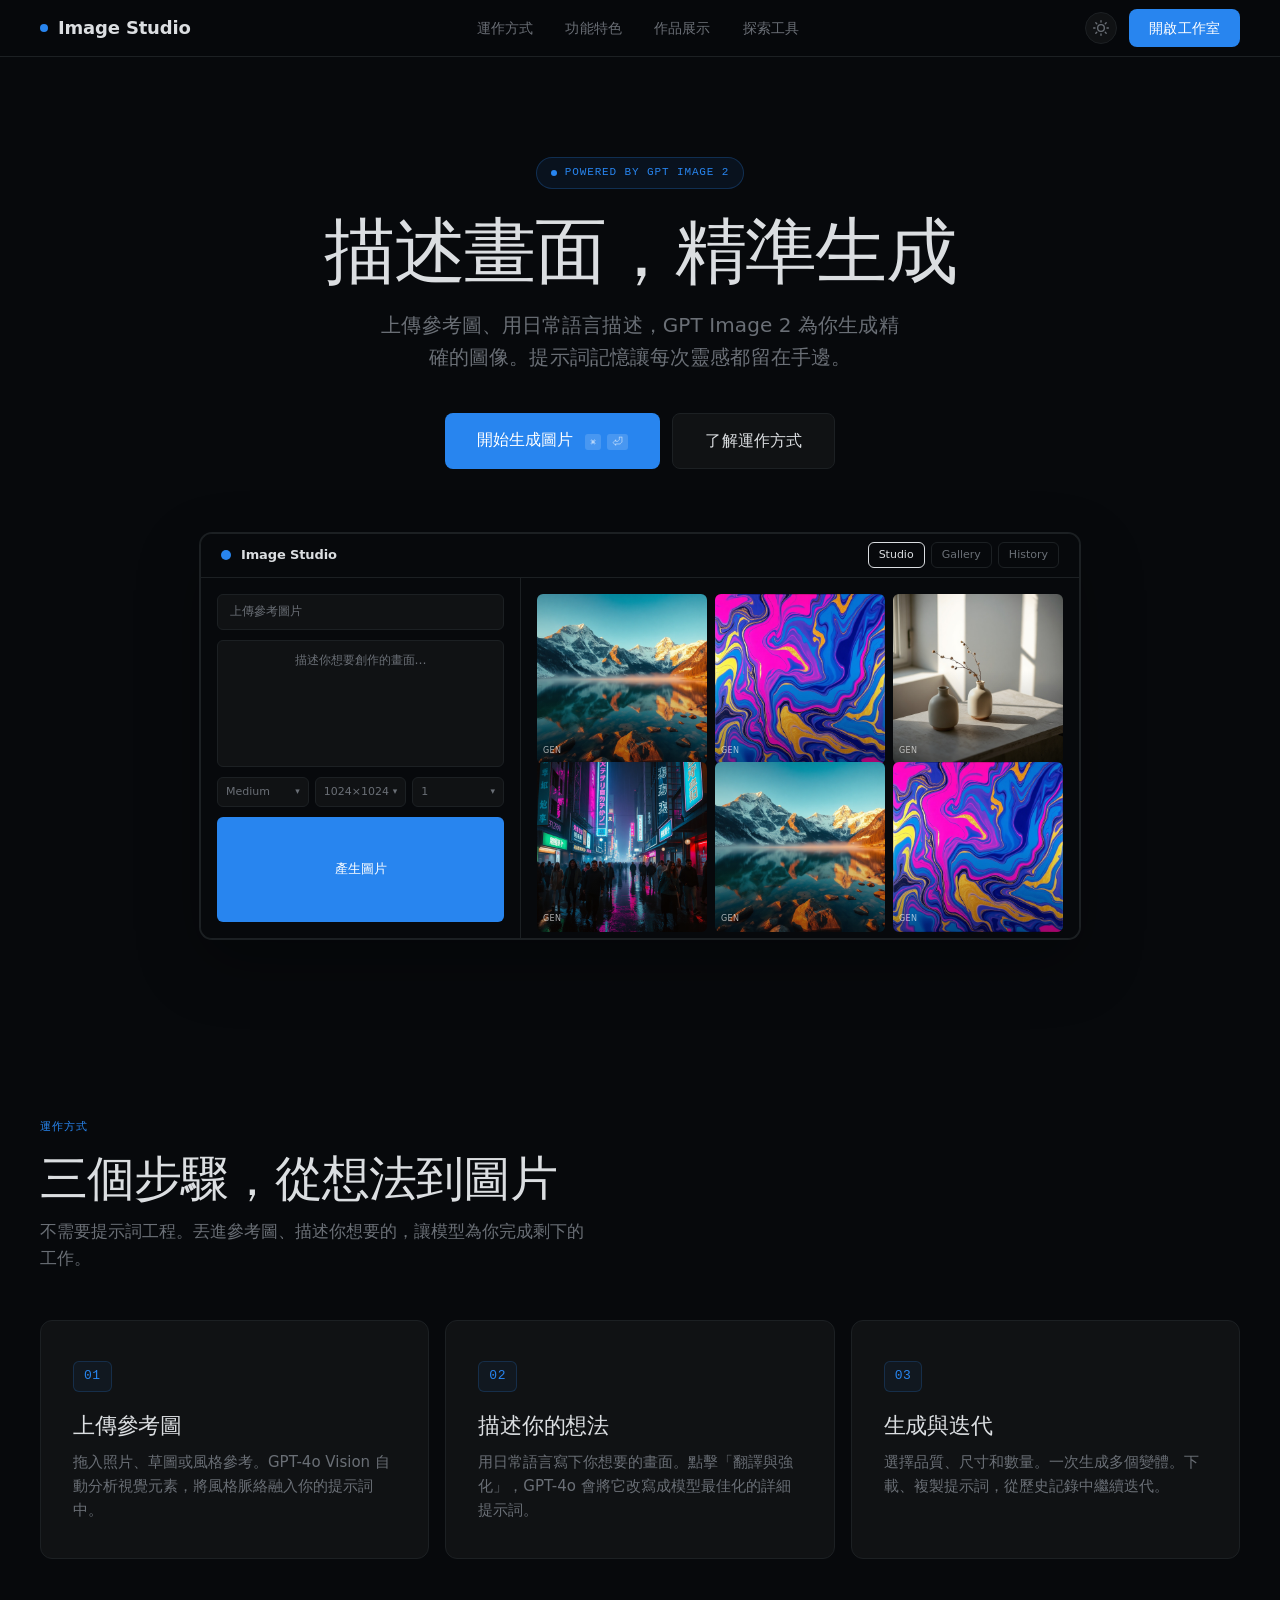
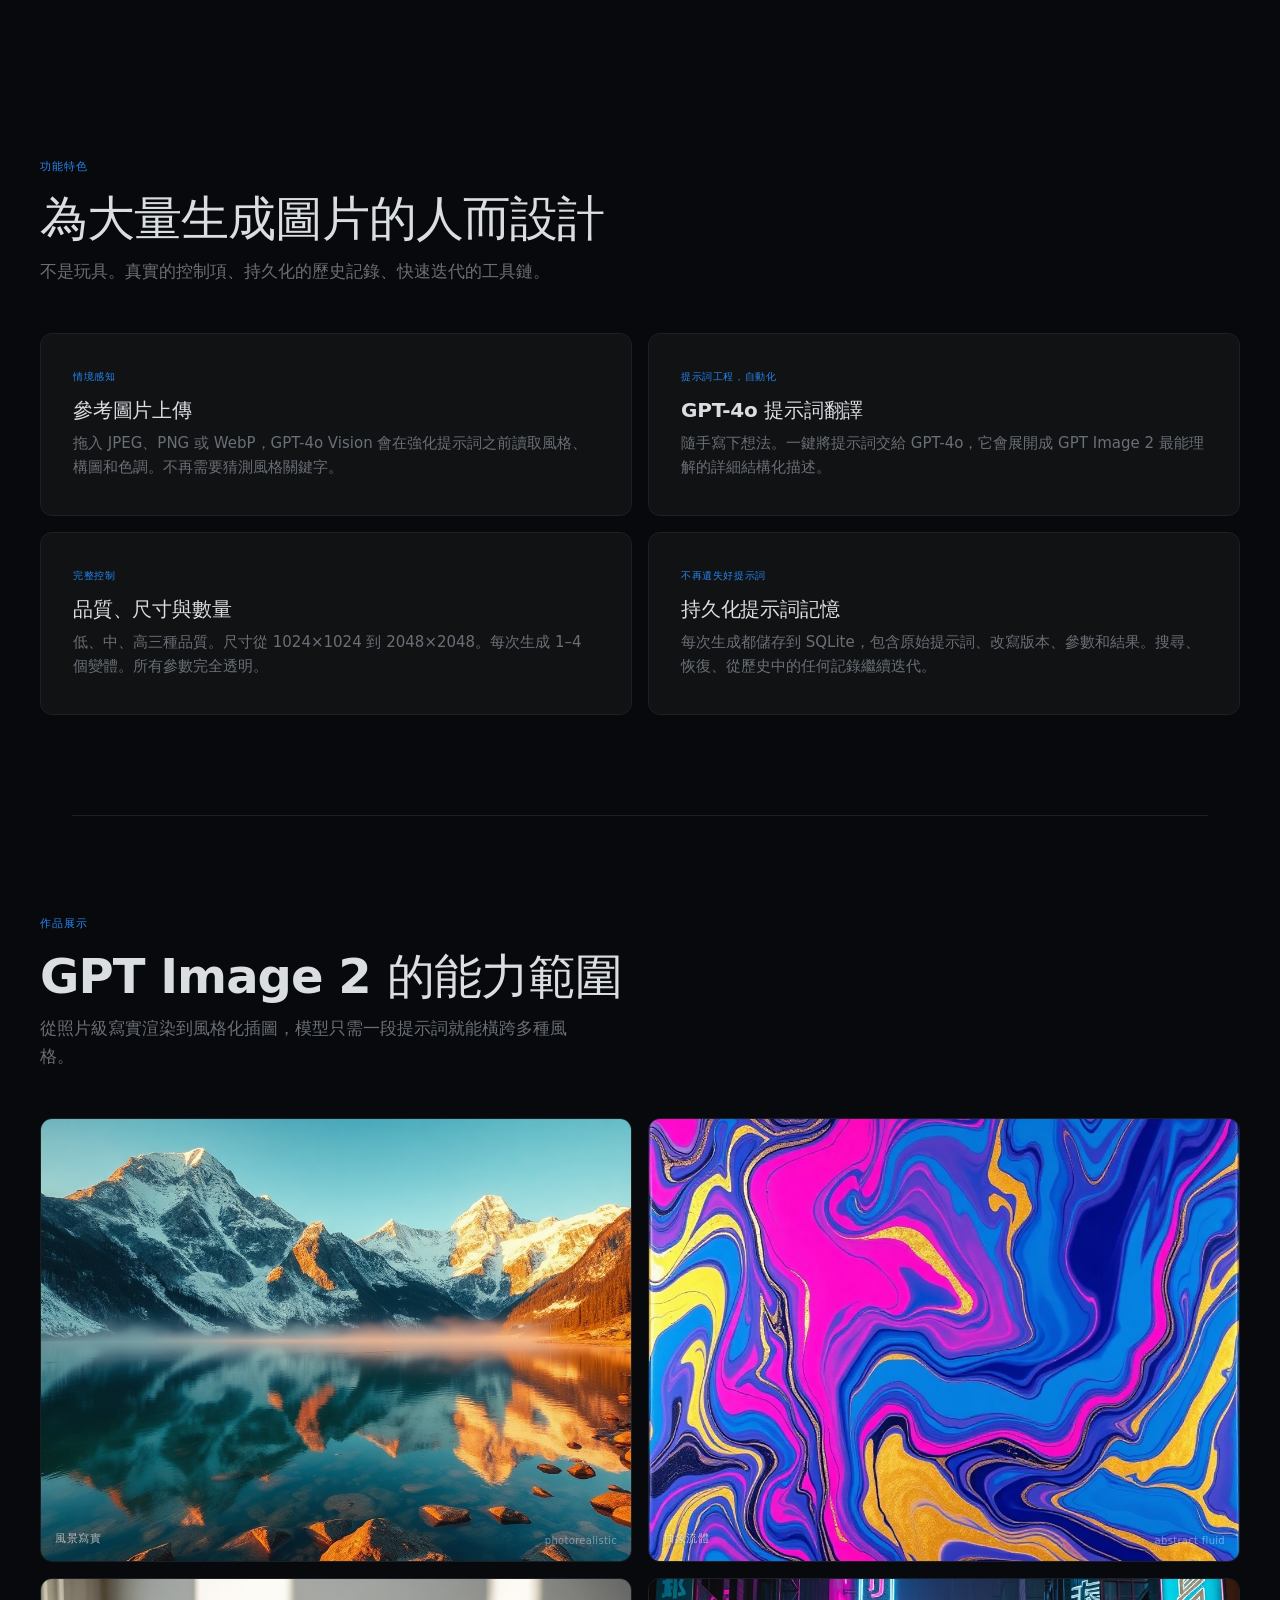
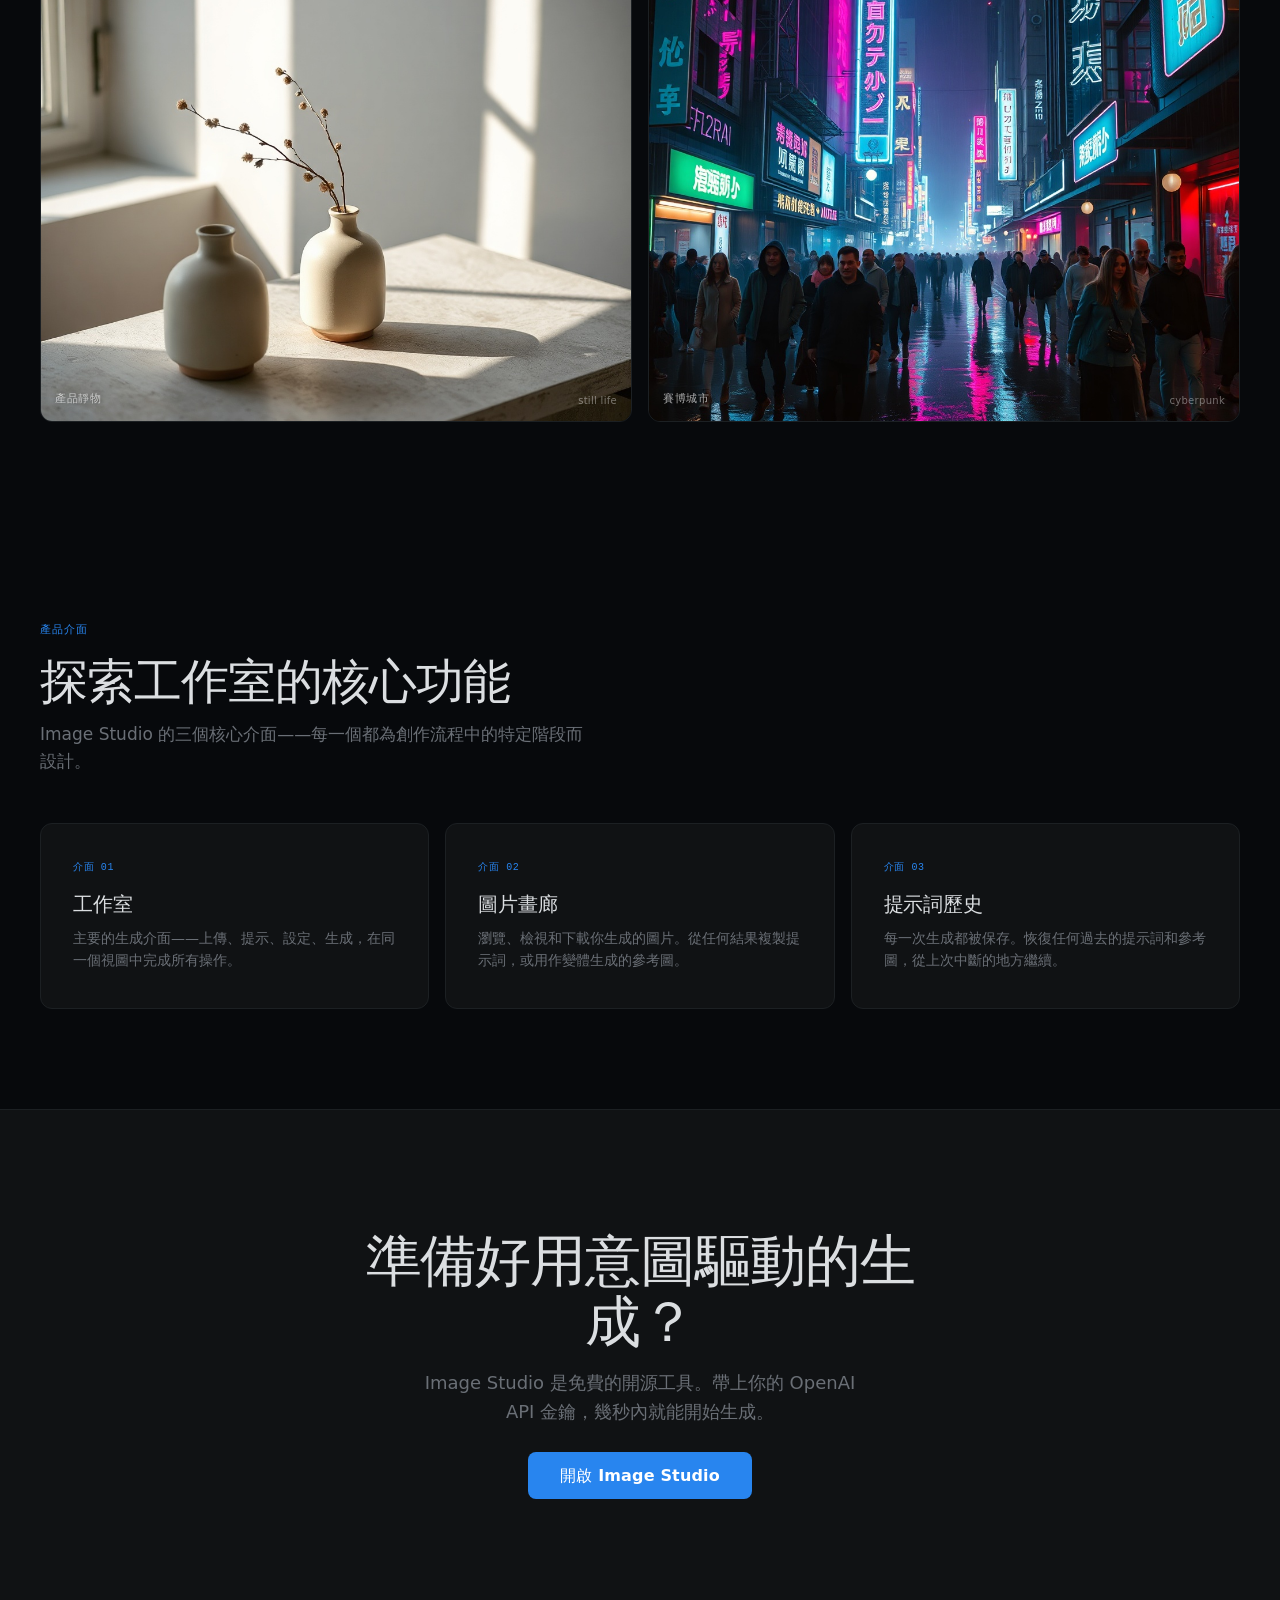
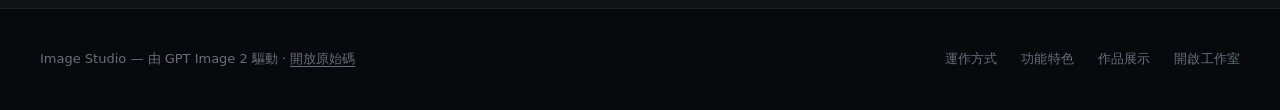
==== commit b9f2e217: "feat: landing page showcase images + copy refresh" ====
--- a/templates/index.html
+++ b/templates/index.html
@@ -811,12 +811,12 @@
         <div class="mock-btn accent">產生圖片</div>
       </div>
       <div class="mock-panel-right">
-        <div class="mock-img"><img src="/static/image-gpt-image-2-mqazcf6f.png" alt="" style="width:100%;height:100%;object-fit:cover;display:block" /><span class="mock-img-tag">gen</span></div>
-        <div class="mock-img"><img src="/static/image-gpt-image-2-mqazhonq.png" alt="" style="width:100%;height:100%;object-fit:cover;display:block" /><span class="mock-img-tag">gen</span></div>
-        <div class="mock-img"><img src="/static/image-gpt-image-2-mqazmthh.png" alt="" style="width:100%;height:100%;object-fit:cover;display:block" /><span class="mock-img-tag">gen</span></div>
-        <div class="mock-img"><img src="/static/image-gpt-image-2-mqazqxjy.png" alt="" style="width:100%;height:100%;object-fit:cover;display:block" /><span class="mock-img-tag">gen</span></div>
-        <div class="mock-img"><img src="/static/image-gpt-image-2-mqazcf6f.png" alt="" style="width:100%;height:100%;object-fit:cover;display:block" /><span class="mock-img-tag">gen</span></div>
-        <div class="mock-img"><img src="/static/image-gpt-image-2-mqazhonq.png" alt="" style="width:100%;height:100%;object-fit:cover;display:block" /><span class="mock-img-tag">gen</span></div>
+        <div class="mock-img"><img src="/static/image-fal-ai-flux-schnell-mqc0b2r7.jpg" alt="" style="width:100%;height:100%;object-fit:cover;display:block" /><span class="mock-img-tag">gen</span></div>
+        <div class="mock-img"><img src="/static/image-fal-ai-flux-schnell-mqc0b7kd.jpg" alt="" style="width:100%;height:100%;object-fit:cover;display:block" /><span class="mock-img-tag">gen</span></div>
+        <div class="mock-img"><img src="/static/image-fal-ai-flux-schnell-mqc0bbsi.jpg" alt="" style="width:100%;height:100%;object-fit:cover;display:block" /><span class="mock-img-tag">gen</span></div>
+        <div class="mock-img"><img src="/static/image-fal-ai-flux-schnell-mqc0bfuu.jpg" alt="" style="width:100%;height:100%;object-fit:cover;display:block" /><span class="mock-img-tag">gen</span></div>
+        <div class="mock-img"><img src="/static/image-fal-ai-flux-schnell-mqc0b2r7.jpg" alt="" style="width:100%;height:100%;object-fit:cover;display:block" /><span class="mock-img-tag">gen</span></div>
+        <div class="mock-img"><img src="/static/image-fal-ai-flux-schnell-mqc0b7kd.jpg" alt="" style="width:100%;height:100%;object-fit:cover;display:block" /><span class="mock-img-tag">gen</span></div>
       </div>
     </div>
   </div>
@@ -894,22 +894,22 @@
     </div>
     <div class="showcase-grid">
       <div class="showcase-item" data-od-id="showcase-landscape">
-        <img class="artwork" src="/static/image-gpt-image-2-mqazcf6f.png" alt="AI 生成的山水風景——金色時刻的高山湖泊" loading="lazy" />
+        <img class="artwork" src="/static/image-fal-ai-flux-schnell-mqc0b2r7.jpg" alt="AI 生成的山水風景——金色時刻的高山湖泊" loading="lazy" />
         <span class="swatch-label">風景寫實</span>
         <span class="swatch-sub">photorealistic</span>
       </div>
       <div class="showcase-item" data-od-id="showcase-abstract">
-        <img class="artwork" src="/static/image-gpt-image-2-mqazhonq.png" alt="AI 生成的抽象流體藝術——流動的色彩紋理" loading="lazy" />
+        <img class="artwork" src="/static/image-fal-ai-flux-schnell-mqc0b7kd.jpg" alt="AI 生成的抽象流體藝術——流動的色彩紋理" loading="lazy" />
         <span class="swatch-label">抽象流體</span>
         <span class="swatch-sub">abstract fluid</span>
       </div>
       <div class="showcase-item" data-od-id="showcase-product">
-        <img class="artwork" src="/static/image-gpt-image-2-mqazmthh.png" alt="AI 生成的產品靜物攝影——北歐風格陶瓷花瓶" loading="lazy" />
+        <img class="artwork" src="/static/image-fal-ai-flux-schnell-mqc0bbsi.jpg" alt="AI 生成的產品靜物攝影——北歐風格陶瓷花瓶" loading="lazy" />
         <span class="swatch-label">產品靜物</span>
         <span class="swatch-sub">still life</span>
       </div>
       <div class="showcase-item" data-od-id="showcase-cyberpunk">
-        <img class="artwork" src="/static/image-gpt-image-2-mqazqxjy.png" alt="AI 生成的賽博龐克城市夜景——霓虹雨夜街景" loading="lazy" />
+        <img class="artwork" src="/static/image-fal-ai-flux-schnell-mqc0bfuu.jpg" alt="AI 生成的賽博龐克城市夜景——霓虹雨夜街景" loading="lazy" />
         <span class="swatch-label">賽博城市</span>
         <span class="swatch-sub">cyberpunk</span>
       </div>
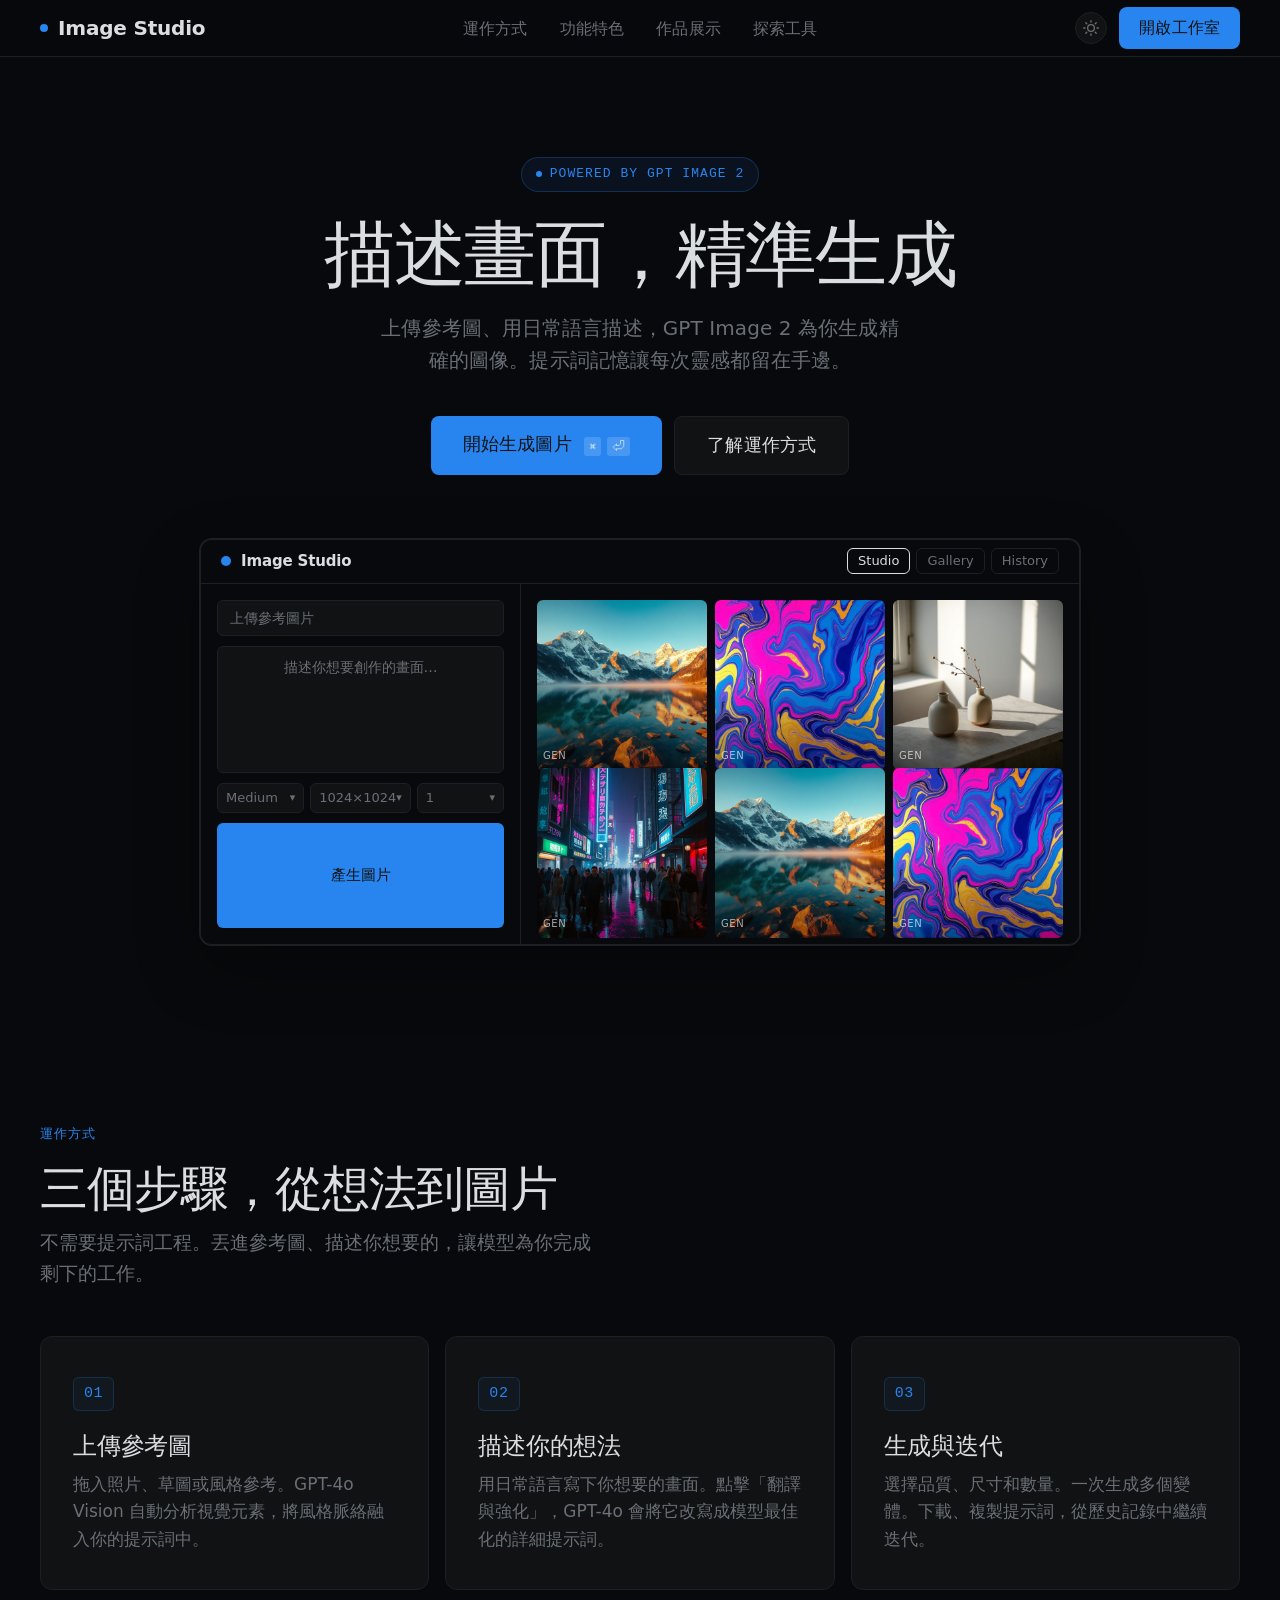
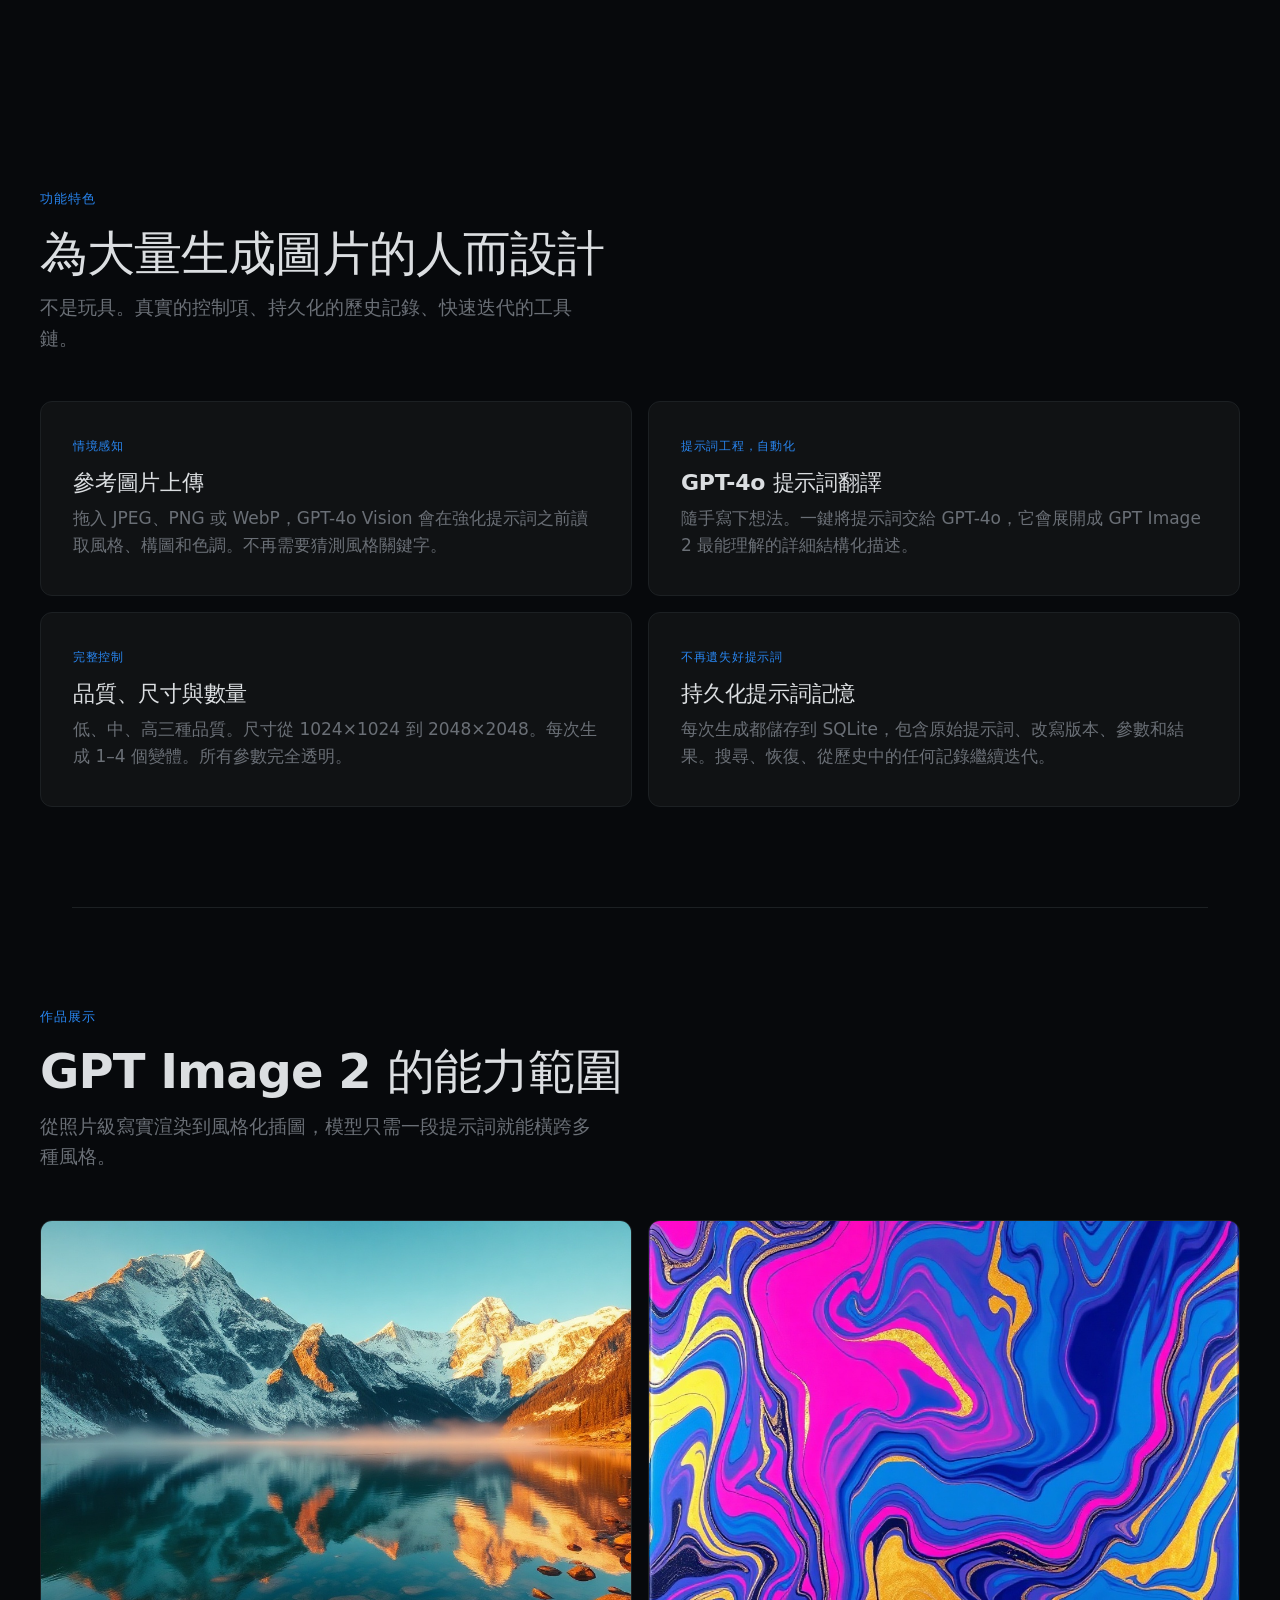
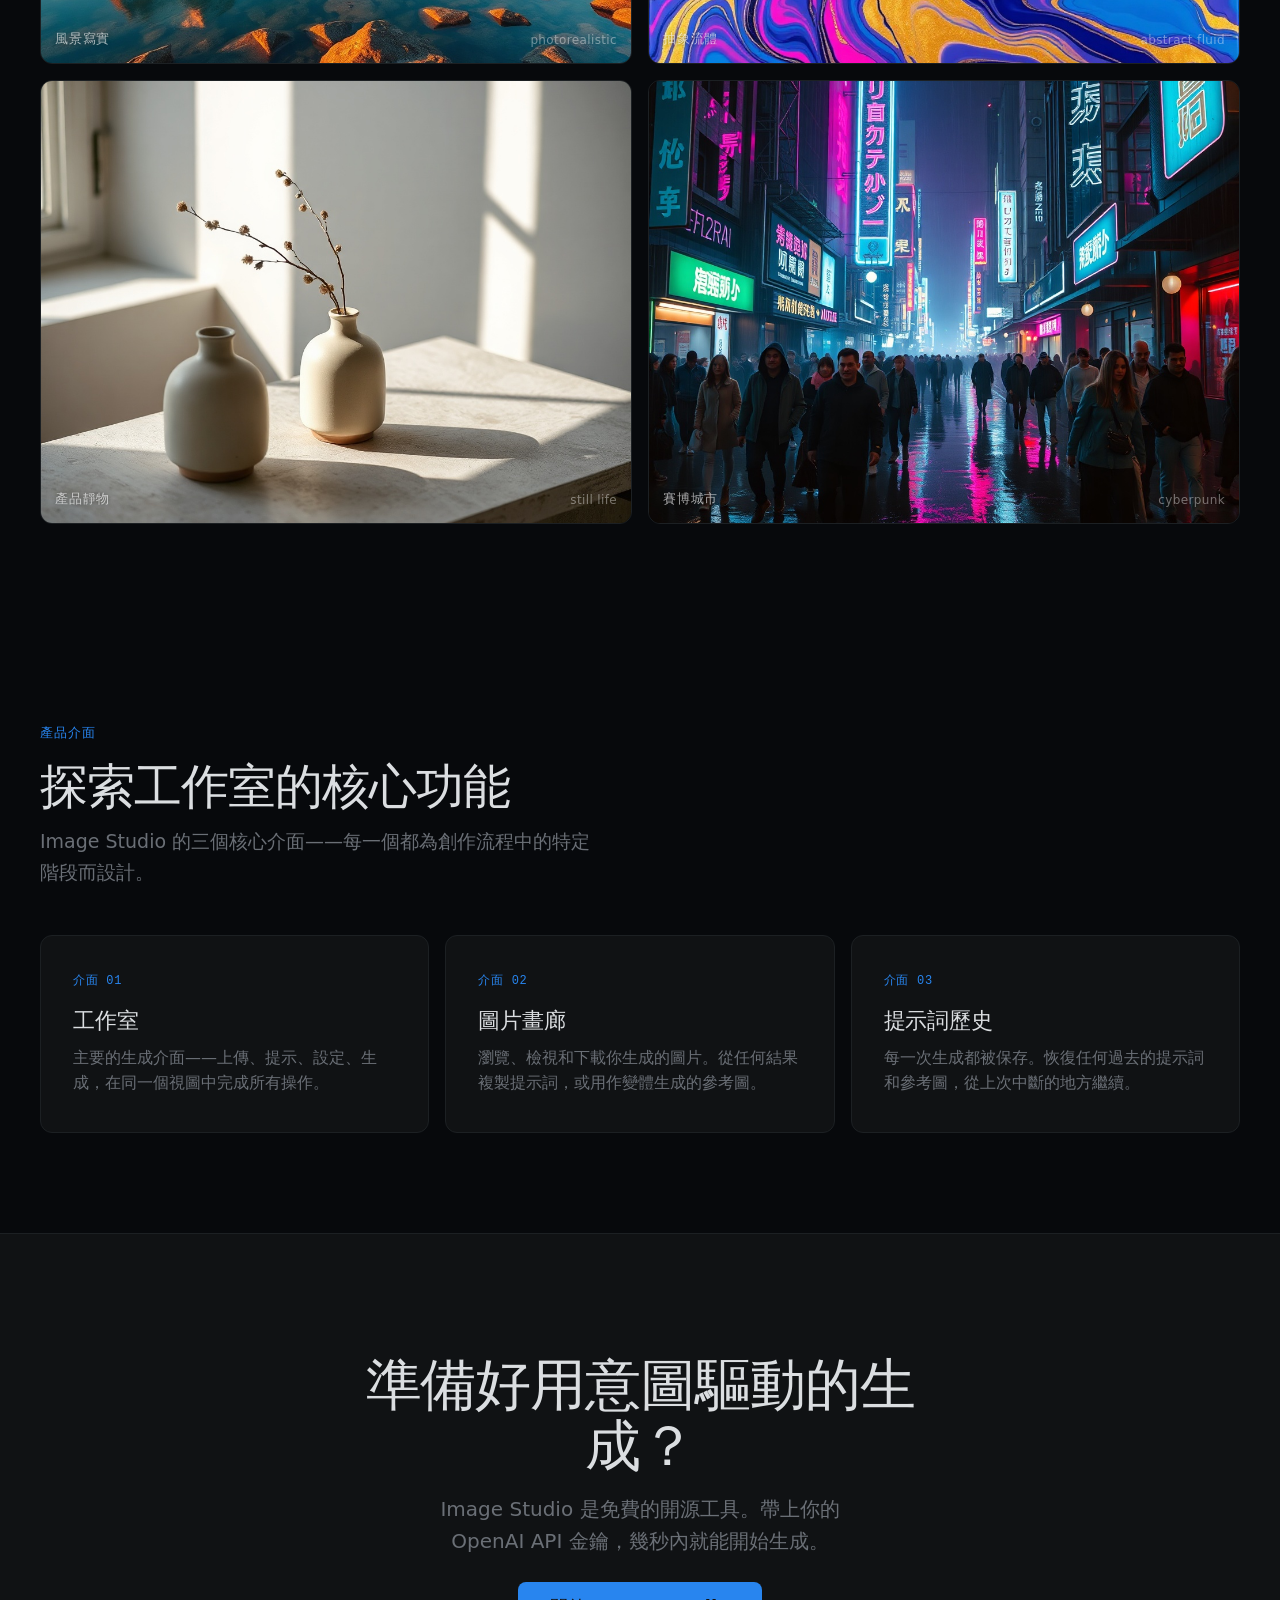
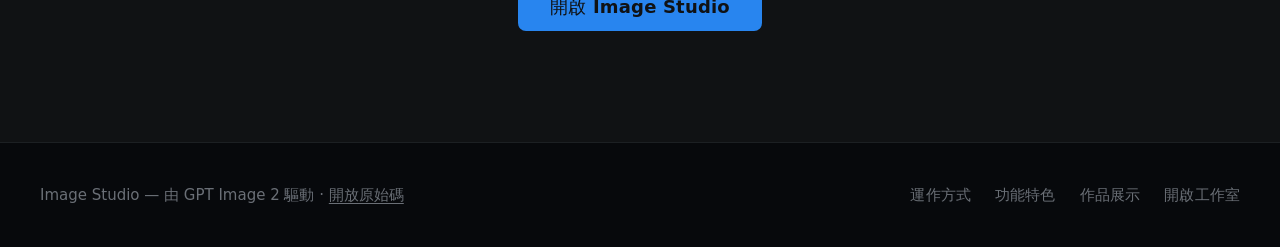
==== commit b33a56cb: "feat: increase all font sizes site-wide by 2px for readability Every font-size (and font shorthand) " ====
--- a/templates/index.html
+++ b/templates/index.html
@@ -18,6 +18,9 @@
   --muted:   oklch(54% 0.012 250);
   --border:  oklch(24% 0.008 250);
   --accent:  oklch(62% 0.18 255);
+  --success: oklch(62% 0.14 160);
+  --danger:  oklch(55% 0.17 25);
+  --star:    oklch(75% 0.18 80);
 
   --font-display: -apple-system, BlinkMacSystemFont, 'SF Pro Display', system-ui, sans-serif;
   --font-body:    -apple-system, BlinkMacSystemFont, 'SF Pro Text', system-ui, sans-serif;
@@ -43,7 +46,7 @@
 body {
   background: var(--bg);
   color: var(--fg);
-  font: 16px/1.6 var(--font-body);
+  font: 18px/1.6 var(--font-body);
   -webkit-font-smoothing: antialiased;
   -moz-osx-font-smoothing: grayscale;
   transition: background var(--ease), color var(--ease);
@@ -70,7 +73,7 @@
 }
 .nav-wordmark {
   font-family: var(--font-display);
-  font-size: 18px;
+  font-size: 20px;
   font-weight: 590;
   letter-spacing: -0.01em;
   text-decoration: none;
@@ -91,7 +94,7 @@
   list-style: none;
 }
 .nav-links a {
-  font-size: 14px;
+  font-size: 16px;
   font-weight: 510;
   color: var(--muted);
   text-decoration: none;
@@ -116,19 +119,19 @@
   display: flex;
   align-items: center;
   justify-content: center;
-  font-size: 15px;
+  font-size: 17px;
   transition: border-color var(--ease), color var(--ease);
 }
 .theme-toggle:hover { border-color: var(--accent); color: var(--fg); }
 
 .nav-cta {
   font-family: var(--font-body);
-  font-size: 14px;
+  font-size: 16px;
   font-weight: 590;
   padding: 8px 20px;
   border-radius: var(--radius);
   background: var(--accent);
-  color: #fff;
+  color: var(--surface);
   cursor: pointer;
   text-decoration: none;
   letter-spacing: 0.01em;
@@ -148,7 +151,7 @@
   cursor: pointer;
   align-items: center;
   justify-content: center;
-  font-size: 18px;
+  font-size: 20px;
   transition: border-color var(--ease);
 }
 .nav-mobile-toggle:hover { border-color: var(--accent); }
@@ -166,7 +169,7 @@
 }
 .mobile-menu.open { display: flex; }
 .mobile-menu a {
-  font-size: 17px;
+  font-size: 19px;
   font-weight: 510;
   color: var(--muted);
   text-decoration: none;
@@ -182,9 +185,9 @@
   padding: 14px 24px;
   border-radius: var(--radius);
   background: var(--accent);
-  color: #fff;
-  font-weight: 590;
-  font-size: 15px;
+  color: var(--surface);
+  font-weight: 590;
+  font-size: 17px;
 }
 
 /* ── Sections ─────────────────────────────────────────── */
@@ -197,7 +200,7 @@
 }
 .section-label {
   font-family: var(--font-mono);
-  font-size: 11px;
+  font-size: 13px;
   text-transform: uppercase;
   letter-spacing: 0.08em;
   color: var(--accent);
@@ -215,7 +218,7 @@
   margin-bottom: 12px;
 }
 .section-header p {
-  font-size: 17px;
+  font-size: 19px;
   color: var(--muted);
   max-width: 560px;
   line-height: 1.6;
@@ -231,7 +234,7 @@
   align-items: center;
   gap: 8px;
   font-family: var(--font-mono);
-  font-size: 11px;
+  font-size: 13px;
   text-transform: uppercase;
   letter-spacing: 0.08em;
   color: var(--accent);
@@ -276,13 +279,13 @@
 }
 .btn-primary {
   font-family: var(--font-body);
-  font-size: 16px;
+  font-size: 18px;
   font-weight: 590;
   padding: 14px 32px;
   border-radius: var(--radius);
   border: none;
   background: var(--accent);
-  color: #fff;
+  color: var(--surface);
   cursor: pointer;
   text-decoration: none;
   letter-spacing: 0.01em;
@@ -291,7 +294,7 @@
 .btn-primary:hover { opacity: 0.88; transform: translateY(-1px); }
 .btn-outline {
   font-family: var(--font-body);
-  font-size: 16px;
+  font-size: 18px;
   font-weight: 510;
   padding: 14px 32px;
   border-radius: var(--radius);
@@ -307,7 +310,7 @@
 
 .btn-primary kbd {
   font-family: var(--font-mono);
-  font-size: 11px;
+  font-size: 13px;
   font-weight: 510;
   padding: 2px 5px;
   border-radius: 3px;
@@ -350,7 +353,7 @@
 }
 .mock-dot { width: 10px; height: 10px; border-radius: 50%; background: var(--accent); }
 .mock-wordmark {
-  font-size: 13px;
+  font-size: 15px;
   font-weight: 590;
   letter-spacing: -0.01em;
 }
@@ -363,7 +366,7 @@
   padding: 0 10px;
   border-radius: var(--radius-sm);
   border: 1px solid var(--border);
-  font-size: 11px;
+  font-size: 13px;
   display: flex;
   align-items: center;
   color: var(--muted);
@@ -395,7 +398,7 @@
   border-radius: var(--radius-sm);
   background: var(--surface);
   padding: 0 12px;
-  font-size: 12px;
+  font-size: 14px;
   color: var(--muted);
   display: flex;
   align-items: center;
@@ -406,7 +409,7 @@
   border-radius: var(--radius-sm);
   background: var(--surface);
   padding: 10px 12px;
-  font-size: 12px;
+  font-size: 14px;
   color: var(--muted);
   line-height: 1.5;
 }
@@ -421,7 +424,7 @@
   border-radius: var(--radius-sm);
   background: var(--surface);
   padding: 0 8px;
-  font-size: 11px;
+  font-size: 13px;
   color: var(--muted);
   display: flex;
   align-items: center;
@@ -431,7 +434,7 @@
   height: 36px;
   border-radius: var(--radius-sm);
   border: none;
-  font-size: 13px;
+  font-size: 15px;
   font-weight: 590;
   display: flex;
   align-items: center;
@@ -440,7 +443,7 @@
 }
 .mock-btn.accent {
   background: var(--accent);
-  color: #fff;
+  color: var(--surface);
   flex: 1;
 }
 
@@ -476,10 +479,10 @@
   position: absolute;
   bottom: 6px; left: 6px;
   z-index: 1;
-  font-size: 8px;
+  font-size: 10px;
   font-weight: 510;
   color: oklch(100% 0 0 / 0.65);
-  letter-spacing: 0.05em;
+  letter-spacing: 0.06em;
   text-transform: uppercase;
 }
 
@@ -500,7 +503,7 @@
 .step:hover { border-color: oklch(from var(--accent) l c h / 0.4); }
 .step-num {
   font-family: var(--font-mono);
-  font-size: 13px;
+  font-size: 15px;
   color: var(--accent);
   margin-bottom: 20px;
   letter-spacing: 0.04em;
@@ -512,14 +515,14 @@
 }
 .step h3 {
   font-family: var(--font-display);
-  font-size: 22px;
+  font-size: 24px;
   font-weight: 590;
   margin-bottom: 10px;
   line-height: 1.25;
   letter-spacing: -0.01em;
 }
 .step p {
-  font-size: 15px;
+  font-size: 17px;
   color: var(--muted);
   line-height: 1.6;
 }
@@ -541,7 +544,7 @@
 .feature:hover { border-color: oklch(from var(--accent) l c h / 0.4); }
 .feature-kicker {
   font-family: var(--font-mono);
-  font-size: 10px;
+  font-size: 12px;
   text-transform: uppercase;
   letter-spacing: 0.06em;
   color: var(--accent);
@@ -549,14 +552,14 @@
 }
 .feature h3 {
   font-family: var(--font-display);
-  font-size: 20px;
+  font-size: 22px;
   font-weight: 590;
   margin-bottom: 8px;
   line-height: 1.25;
   letter-spacing: -0.01em;
 }
 .feature p {
-  font-size: 15px;
+  font-size: 17px;
   color: var(--muted);
   line-height: 1.6;
 }
@@ -603,7 +606,7 @@
   position: absolute;
   bottom: 12px; left: 14px;
   font-family: var(--font-mono);
-  font-size: 11px;
+  font-size: 13px;
   letter-spacing: 0.06em;
   color: oklch(100% 0 0 / 0.65);
   text-transform: uppercase;
@@ -612,7 +615,7 @@
 .showcase-item .swatch-sub {
   position: absolute;
   bottom: 12px; right: 14px;
-  font-size: 10px;
+  font-size: 12px;
   color: oklch(100% 0 0 / 0.4);
   letter-spacing: 0.03em;
 }
@@ -639,7 +642,7 @@
 }
 .app-link .app-kicker {
   font-family: var(--font-mono);
-  font-size: 10px;
+  font-size: 12px;
   text-transform: uppercase;
   letter-spacing: 0.06em;
   color: var(--accent);
@@ -647,13 +650,13 @@
 }
 .app-link h3 {
   font-family: var(--font-display);
-  font-size: 20px;
+  font-size: 22px;
   font-weight: 590;
   margin-bottom: 8px;
   letter-spacing: -0.01em;
 }
 .app-link p {
-  font-size: 14px;
+  font-size: 16px;
   color: var(--muted);
   line-height: 1.55;
 }
@@ -675,7 +678,7 @@
   margin: 0 auto 16px;
 }
 .cta-section p {
-  font-size: 18px;
+  font-size: 20px;
   color: var(--muted);
   max-width: 460px;
   margin: 0 auto 36px;
@@ -694,7 +697,7 @@
   display: flex;
   justify-content: space-between;
   align-items: center;
-  font-size: 13px;
+  font-size: 15px;
   color: var(--muted);
 }
 .footer-links {
@@ -703,7 +706,7 @@
   list-style: none;
 }
 .footer-links a {
-  font-size: 13px;
+  font-size: 15px;
   color: var(--muted);
   text-decoration: none;
   letter-spacing: 0.01em;
@@ -717,7 +720,7 @@
   .nav-mobile-toggle { display: flex; }
   .section { padding: 64px 20px; }
   .hero { padding: 64px 20px 48px; }
-  .hero h1 { font-size: 36px; }
+  .hero h1 { font-size: 38px; }
   .steps { grid-template-columns: 1fr; }
   .features-grid { grid-template-columns: 1fr; }
   .showcase-grid { grid-template-columns: 1fr; }
@@ -736,7 +739,7 @@
   .mock-panel-right { grid-template-columns: 1fr 1fr; padding: 12px; }
   .showcase-grid { grid-template-columns: 1fr; }
   .showcase-item { aspect-ratio: 4/3; }
-  .hero h1 { font-size: 30px; }
+  .hero h1 { font-size: 32px; }
   .nav { padding: 0 16px; }
   .step { padding: 28px 24px; }
   .feature { padding: 28px 24px; }
@@ -804,9 +807,9 @@
         <div class="mock-input">上傳參考圖片</div>
         <div class="mock-textarea">描述你想要創作的畫面…</div>
         <div class="mock-controls">
-          <span class="mock-select">Medium<span style="font-size:9px">▾</span></span>
-          <span class="mock-select">1024×1024<span style="font-size:9px">▾</span></span>
-          <span class="mock-select">1<span style="font-size:9px">▾</span></span>
+          <span class="mock-select">Medium<span style="font-size:11px">▾</span></span>
+          <span class="mock-select">1024×1024<span style="font-size:11px">▾</span></span>
+          <span class="mock-select">1<span style="font-size:11px">▾</span></span>
         </div>
         <div class="mock-btn accent">產生圖片</div>
       </div>
